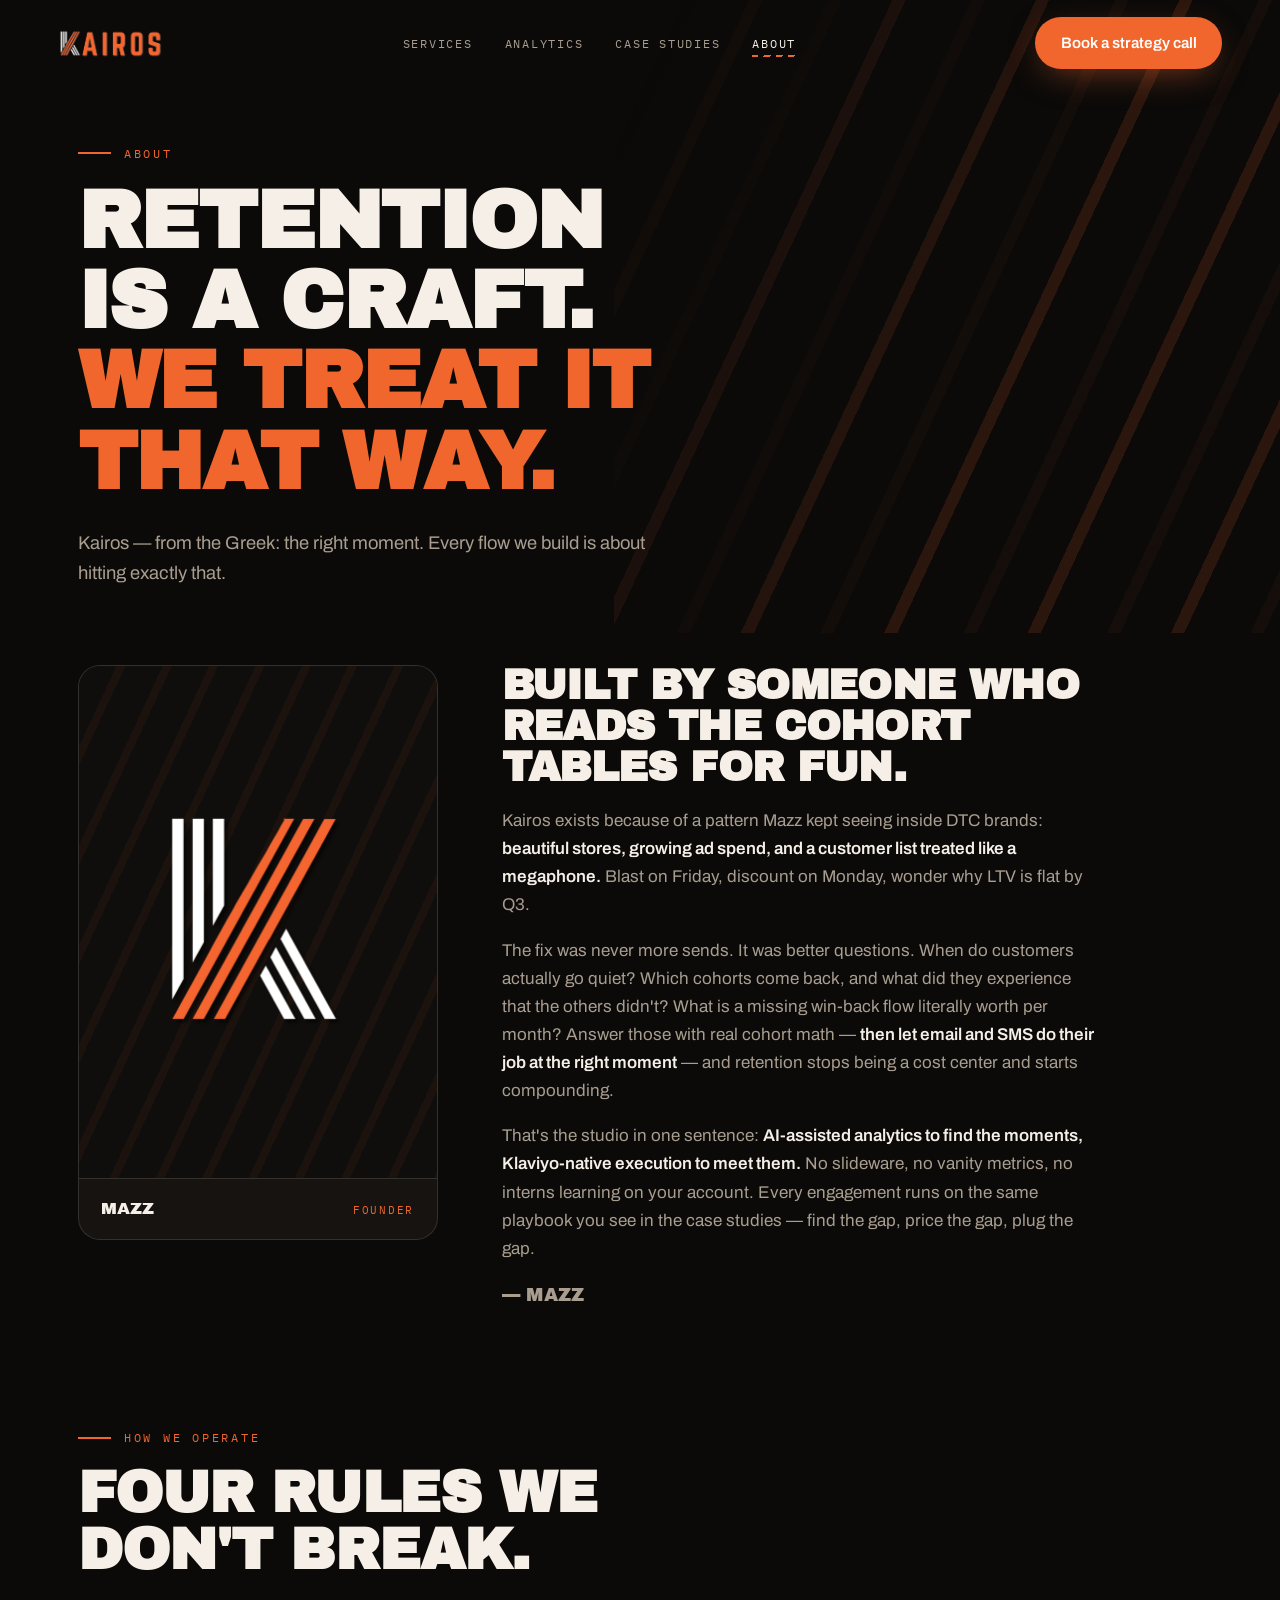
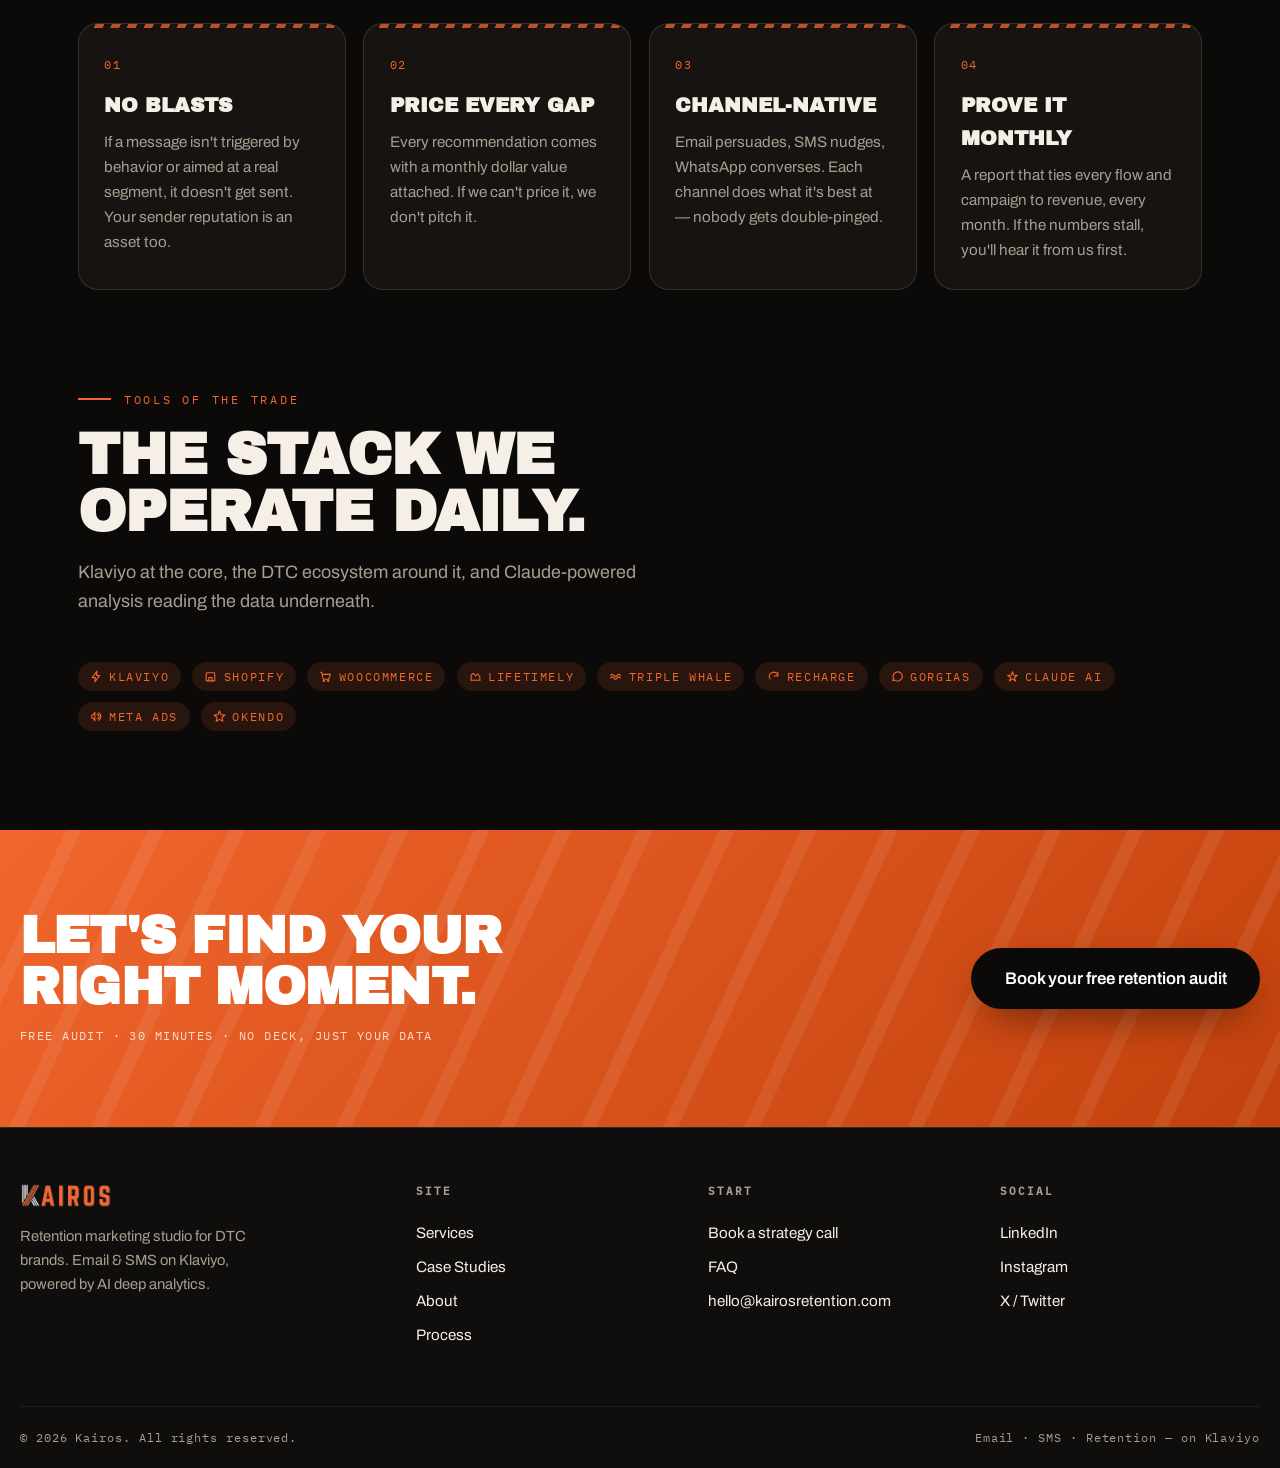
==== about.html @ 004548d9 "Add orange outline icons to stack marks on home and about pages Each tool gets a distinct, generic o" ====
<!DOCTYPE html>
<html lang="en">
<head>
  <meta charset="UTF-8">
  <meta name="viewport" content="width=device-width, initial-scale=1.0">
  <title>About — Kairos Retention Marketing</title>
  <meta name="description" content="Kairos is a retention marketing studio founded by Mazz. One conviction: your customer list is an asset, and most brands are sitting on revenue their dashboard hides.">
  <link rel="canonical" href="https://kairosretention.com/about.html">
  <meta property="og:type" content="website">
  <meta property="og:title" content="About — Kairos Retention Marketing">
  <meta property="og:description" content="Retention is a craft. We treat it that way. Meet the studio behind the numbers.">
  <meta property="og:image" content="https://kairosretention.com/assets/kairos-mark.png">
  <meta property="og:url" content="https://kairosretention.com/about.html">
  <meta name="theme-color" content="#0B0A09">
  <link rel="icon" type="image/png" href="assets/favicon.png">
  <link rel="preload" href="fonts/ArchivoBlack-400.woff2" as="font" type="font/woff2" crossorigin>
  <link rel="preload" href="fonts/Archivo-400.woff2" as="font" type="font/woff2" crossorigin>
  <link rel="stylesheet" href="css/style.css">
</head>
<body>

  <header class="site-head">
    <a class="brand" href="index.html" aria-label="Kairos — home">
      <img src="assets/kairos-wordmark.png" alt="Kairos" width="140" height="40">
    </a>
    <nav class="site-nav" aria-label="Primary">
      <a href="index.html#services">Services</a>
      <a href="index.html#analytics">Analytics</a>
      <a href="case-studies.html">Case Studies</a>
      <a href="about.html" class="active">About</a>
      <a class="btn btn-solid" href="book.html">Book a strategy call</a>
    </nav>
    <a class="btn btn-solid" href="book.html">Book a strategy call</a>
    <button class="nav-toggle" aria-label="Open menu" aria-expanded="false"><span></span><span></span></button>
  </header>

  <main>
    <section class="page-hero">
      <div class="stripes" aria-hidden="true"></div>
      <div class="wrap" style="position:relative; z-index:2;">
        <span class="eyebrow reveal">About</span>
        <h1 class="display reveal reveal-d1" style="margin-top:1.1rem;">Retention is a craft. <span class="orange">We treat it that way.</span></h1>
        <p class="sub reveal reveal-d2">Kairos — from the Greek: the right moment. Every flow we build is about hitting exactly that.</p>
      </div>
    </section>

    <!-- ============ FOUNDER ============ -->
    <section class="section" style="padding-top: 2rem;">
      <div class="wrap founder-grid">
        <figure class="portrait reveal">
          <!-- ★ SWAP — PHOTO: replace the img below with your photo:
               <img src="assets/mazz.jpg" alt="Mazz, founder of Kairos" width="720" height="900">
               (drop mazz.jpg into the assets/ folder and delete class="placeholder") -->
          <img class="placeholder" src="assets/kairos-mark.png" alt="Portrait of Mazz, founder of Kairos — photo coming soon" width="512" height="512">
          <figcaption>
            <span class="p-name">Mazz</span>
            <span class="p-role">Founder</span>
          </figcaption>
        </figure>

        <div class="founder-copy reveal reveal-d1">
          <h2 class="display">Built by someone who reads the cohort tables for fun.</h2>
          <p>
            Kairos exists because of a pattern Mazz kept seeing inside DTC brands:
            <strong>beautiful stores, growing ad spend, and a customer list treated like a megaphone.</strong>
            Blast on Friday, discount on Monday, wonder why LTV is flat by Q3.
          </p>
          <p>
            The fix was never more sends. It was better questions. When do customers actually
            go quiet? Which cohorts come back, and what did they experience that the others didn't?
            What is a missing win-back flow literally worth per month? Answer those with real
            cohort math — <strong>then let email and SMS do their job at the right moment</strong> —
            and retention stops being a cost center and starts compounding.
          </p>
          <p>
            That's the studio in one sentence: <strong>AI-assisted analytics to find the moments,
            Klaviyo-native execution to meet them.</strong> No slideware, no vanity metrics,
            no interns learning on your account. Every engagement runs on the same playbook
            you see in the case studies — find the gap, price the gap, plug the gap.
          </p>
          <p class="founder-sign">— Mazz</p>
        </div>
      </div>
    </section>

    <!-- ============ PRINCIPLES ============ -->
    <section class="section">
      <div class="wrap">
        <div class="section-head reveal">
          <span class="eyebrow">How we operate</span>
          <h2 class="display">Four rules we don't break.</h2>
        </div>
        <div class="process">
          <div class="step reveal">
            <span class="step-idx">01</span>
            <h3>No blasts</h3>
            <p>If a message isn't triggered by behavior or aimed at a real segment, it doesn't get sent. Your sender reputation is an asset too.</p>
          </div>
          <div class="step reveal reveal-d1">
            <span class="step-idx">02</span>
            <h3>Price every gap</h3>
            <p>Every recommendation comes with a monthly dollar value attached. If we can't price it, we don't pitch it.</p>
          </div>
          <div class="step reveal reveal-d2">
            <span class="step-idx">03</span>
            <h3>Channel-native</h3>
            <p>Email persuades, SMS nudges, WhatsApp converses. Each channel does what it's best at — nobody gets double-pinged.</p>
          </div>
          <div class="step reveal reveal-d3">
            <span class="step-idx">04</span>
            <h3>Prove it monthly</h3>
            <p>A report that ties every flow and campaign to revenue, every month. If the numbers stall, you'll hear it from us first.</p>
          </div>
        </div>
      </div>
    </section>

    <!-- ============ THE STACK ============ -->
    <section class="section">
      <div class="wrap">
        <div class="section-head reveal">
          <span class="eyebrow">Tools of the trade</span>
          <h2 class="display">The stack we operate daily.</h2>
          <p class="section-sub">Klaviyo at the core, the DTC ecosystem around it, and Claude-powered analysis reading the data underneath.</p>
        </div>
        <div class="service-points reveal" style="gap: 0.7rem;">
          <span class="chip chip-ic"><svg viewBox="0 0 24 24" fill="none" stroke="currentColor" stroke-width="2" stroke-linecap="round" stroke-linejoin="round"><path d="M13 2L4 14h6l-1 8 9-12h-6l1-8z"/></svg>Klaviyo</span>
          <span class="chip chip-ic"><svg viewBox="0 0 24 24" fill="none" stroke="currentColor" stroke-width="2" stroke-linecap="round" stroke-linejoin="round"><path d="M4 10l1-5h14l1 5"/><path d="M4 10v9a1 1 0 001 1h14a1 1 0 001-1v-9"/><path d="M9 20v-6h6v6"/></svg>Shopify</span>
          <span class="chip chip-ic"><svg viewBox="0 0 24 24" fill="none" stroke="currentColor" stroke-width="2" stroke-linecap="round" stroke-linejoin="round"><circle cx="9" cy="20" r="1.3"/><circle cx="17" cy="20" r="1.3"/><path d="M3 4h2l2.2 11.2a2 2 0 002 1.8h7.4a2 2 0 002-1.6L21 8H6.2"/></svg>WooCommerce</span>
          <span class="chip chip-ic"><svg viewBox="0 0 24 24" fill="none" stroke="currentColor" stroke-width="2" stroke-linecap="round" stroke-linejoin="round"><path d="M4 19h16"/><path d="M4 19V9l4-3 4 5 4-4 4 6v6"/></svg>Lifetimely</span>
          <span class="chip chip-ic"><svg viewBox="0 0 24 24" fill="none" stroke="currentColor" stroke-width="2" stroke-linecap="round" stroke-linejoin="round"><path d="M3 15c2-3 4-3 6 0s4 3 6 0 4-3 6 0"/><path d="M3 10c2-3 4-3 6 0s4 3 6 0 4-3 6 0"/></svg>Triple Whale</span>
          <span class="chip chip-ic"><svg viewBox="0 0 24 24" fill="none" stroke="currentColor" stroke-width="2" stroke-linecap="round" stroke-linejoin="round"><path d="M20 11A8 8 0 105.5 16.5"/><path d="M20 4v7h-7"/></svg>Recharge</span>
          <span class="chip chip-ic"><svg viewBox="0 0 24 24" fill="none" stroke="currentColor" stroke-width="2" stroke-linecap="round" stroke-linejoin="round"><path d="M21 11.5a8.4 8.4 0 01-1.9 5.4 8.5 8.5 0 01-11.8 1.7L3 20l1.6-4.3A8.5 8.5 0 0112 3.5a8.4 8.4 0 019 8z"/></svg>Gorgias</span>
          <span class="chip chip-ic"><svg viewBox="0 0 24 24" fill="none" stroke="currentColor" stroke-width="2" stroke-linecap="round" stroke-linejoin="round"><path d="M12 3l2.2 6.8H21l-5.6 4 2.2 6.8-5.6-4.2-5.6 4.2 2.2-6.8L3 9.8h6.8L12 3z"/></svg>Claude AI</span>
          <span class="chip chip-ic"><svg viewBox="0 0 24 24" fill="none" stroke="currentColor" stroke-width="2" stroke-linecap="round" stroke-linejoin="round"><path d="M3 11v2a2 2 0 002 2h1l3 5V4l-3 5H5a2 2 0 00-2 2z"/><path d="M13 8a4 4 0 010 8"/><path d="M16 5a8 8 0 010 14"/></svg>Meta Ads</span>
          <span class="chip chip-ic"><svg viewBox="0 0 24 24" fill="none" stroke="currentColor" stroke-width="2" stroke-linecap="round" stroke-linejoin="round"><path d="M12 17.3l-6.2 3.6 1.6-7-5.4-4.7 7.1-.6L12 2l2.9 6.6 7.1.6-5.4 4.7 1.6 7z"/></svg>Okendo</span>
        </div>
      </div>
    </section>

    <!-- ============ CTA ============ -->
    <section class="cta-band">
      <div class="wrap cta-inner">
        <div>
          <h2 class="display">Let's find your right moment.</h2>
          <p class="cta-note">Free audit · 30 minutes · no deck, just your data</p>
        </div>
        <a class="btn btn-solid btn-big" href="book.html">Book your free retention audit</a>
      </div>
    </section>
  </main>

  <footer class="site-foot">
    <div class="wrap foot-grid">
      <div class="foot-brand">
        <img src="assets/kairos-wordmark.png" alt="Kairos">
        <p>Retention marketing studio for DTC brands. Email &amp; SMS on Klaviyo, powered by AI deep analytics.</p>
      </div>
      <div class="foot-col">
        <h4>Site</h4>
        <a href="index.html#services">Services</a>
        <a href="case-studies.html">Case Studies</a>
        <a href="about.html">About</a>
        <a href="index.html#process">Process</a>
      </div>
      <div class="foot-col">
        <h4>Start</h4>
        <a href="book.html">Book a strategy call</a>
        <a href="book.html#faq">FAQ</a>
        <a href="mailto:hello@kairosretention.com">hello@kairosretention.com</a>
      </div>
      <div class="foot-col">
        <h4>Social</h4>
        <a href="#" rel="noopener">LinkedIn</a>
        <a href="#" rel="noopener">Instagram</a>
        <a href="#" rel="noopener">X / Twitter</a>
      </div>
    </div>
    <div class="wrap foot-base">
      <span>© <span id="year">2026</span> Kairos. All rights reserved.</span>
      <span>Email · SMS · Retention — on Klaviyo</span>
    </div>
  </footer>

  <script src="js/main.js" defer></script>
</body>
</html>
---- css/style.css ----
/* ==========================================================================
   KAIROS — Retention Marketing Studio
   Palette:  bg #0B0A09 · surface #171310 · text #F5EFE7 · muted #A89D8F
             orange #F1662D · ember #FF8A50 · good #4CC38A
   Type:     Archivo Black (display) · Archivo (body) · IBM Plex Mono (data)
   Motif:    115° diagonal stripes, from the K-mark logo
   ========================================================================== */

/* ---------- fonts (self-hosted, latin) ---------- */
@font-face { font-family: "Archivo Black"; font-style: normal; font-weight: 400; font-display: swap; src: url("../fonts/ArchivoBlack-400.woff2") format("woff2"); }
@font-face { font-family: "Archivo"; font-style: normal; font-weight: 400; font-display: swap; src: url("../fonts/Archivo-400.woff2") format("woff2"); }
@font-face { font-family: "Archivo"; font-style: normal; font-weight: 500; font-display: swap; src: url("../fonts/Archivo-500.woff2") format("woff2"); }
@font-face { font-family: "Archivo"; font-style: normal; font-weight: 600; font-display: swap; src: url("../fonts/Archivo-600.woff2") format("woff2"); }
@font-face { font-family: "IBM Plex Mono"; font-style: normal; font-weight: 400; font-display: swap; src: url("../fonts/IBMPlexMono-400.woff2") format("woff2"); }
@font-face { font-family: "IBM Plex Mono"; font-style: normal; font-weight: 500; font-display: swap; src: url("../fonts/IBMPlexMono-500.woff2") format("woff2"); }

/* ---------- tokens ---------- */
:root {
  --bg: #0B0A09;
  --bg-2: #100E0C;
  --surface: #171310;
  --surface-2: #1F1A15;
  --line: rgba(244, 236, 226, 0.13);
  --line-soft: rgba(244, 236, 226, 0.07);
  --text: #F5EFE7;
  --muted: #A89D8F;
  --orange: #F1662D;
  --ember: #FF8A50;
  --deep: #C2410C;
  --good: #4CC38A;
  --chip: rgba(241, 102, 45, 0.12);

  --font-display: "Archivo Black", "Arial Black", sans-serif;
  --font-body: "Archivo", "Helvetica Neue", Arial, sans-serif;
  --font-mono: "IBM Plex Mono", "SFMono-Regular", Consolas, monospace;

  --wrap: 1240px;
  --pad: clamp(1.25rem, 4.5vw, 4rem);
  --ease: cubic-bezier(0.22, 1, 0.36, 1);
}

/* ---------- base ---------- */
* { box-sizing: border-box; margin: 0; padding: 0; }
html { scroll-behavior: smooth; }
body {
  background: var(--bg);
  color: var(--text);
  font-family: var(--font-body);
  font-size: 1.0625rem;
  line-height: 1.65;
  -webkit-font-smoothing: antialiased;
  overflow-x: hidden;
}
img { max-width: 100%; display: block; }
a { color: inherit; }
ul, ol { list-style: none; }
::selection { background: var(--orange); color: #fff; }
::-webkit-scrollbar { width: 10px; }
::-webkit-scrollbar-track { background: var(--bg); }
::-webkit-scrollbar-thumb { background: #2A231D; border-radius: 5px; }
:focus-visible { outline: 2px solid var(--orange); outline-offset: 3px; border-radius: 3px; }

.wrap { max-width: var(--wrap); margin: 0 auto; padding-left: var(--pad); padding-right: var(--pad); }

/* ---------- shared text roles ---------- */
.display {
  font-family: var(--font-display);
  text-transform: uppercase;
  line-height: 0.98;
  letter-spacing: -0.015em;
  text-wrap: balance;
}
.eyebrow {
  display: inline-flex;
  align-items: center;
  gap: 0.8rem;
  font-family: var(--font-mono);
  font-size: 0.78rem;
  letter-spacing: 0.22em;
  text-transform: uppercase;
  color: var(--orange);
}
.eyebrow::before { content: ""; width: 2.1rem; height: 2px; background: var(--orange); }
.chip {
  background: var(--chip);
  color: var(--orange);
  font-family: var(--font-mono);
  font-size: 0.72rem;
  letter-spacing: 0.14em;
  text-transform: uppercase;
  padding: 0.32rem 0.75rem;
  border-radius: 100px;
  white-space: nowrap;
}
.lede { font-size: 1.25rem; line-height: 1.6; }
.orange { color: var(--orange); }

/* ---------- stripes motif ---------- */
.stripes {
  position: absolute;
  inset: 0;
  overflow: hidden;
  pointer-events: none;
  z-index: 0;
}
.stripes::before {
  content: "";
  position: absolute;
  top: -20%;
  right: -18%;
  width: 70%;
  height: 150%;
  background: repeating-linear-gradient(115deg,
    transparent 0 46px,
    rgba(241, 102, 45, 0.14) 46px 58px,
    transparent 58px 118px,
    rgba(241, 102, 45, 0.045) 118px 130px);
  -webkit-mask-image: linear-gradient(115deg, transparent 6%, #000 45%);
  mask-image: linear-gradient(115deg, transparent 6%, #000 45%);
  animation: stripe-drift 26s linear infinite alternate;
}
@keyframes stripe-drift {
  from { transform: translateX(0); }
  to { transform: translateX(-56px); }
}

/* thin stripe divider between sections */
.stripe-rule {
  height: 14px;
  background: repeating-linear-gradient(115deg, var(--orange) 0 10px, transparent 10px 20px);
  opacity: 0.35;
  border: 0;
  margin: 0;
}

/* ---------- header ---------- */
.site-head {
  position: fixed;
  top: 0; left: 0; right: 0;
  z-index: 90;
  display: flex;
  align-items: center;
  justify-content: space-between;
  gap: 1.5rem;
  padding: 1.05rem var(--pad);
  transition: background 0.35s, box-shadow 0.35s, padding 0.35s;
}
.site-head.scrolled {
  background: rgba(11, 10, 9, 0.86);
  backdrop-filter: blur(14px);
  -webkit-backdrop-filter: blur(14px);
  box-shadow: 0 1px 0 var(--line);
  padding-top: 0.7rem;
  padding-bottom: 0.7rem;
}
.brand { display: inline-flex; align-items: center; text-decoration: none; }
.brand img { height: 30px; width: auto; }
.site-nav { display: flex; align-items: center; gap: 2rem; }
.site-nav a {
  font-family: var(--font-mono);
  font-size: 0.78rem;
  letter-spacing: 0.14em;
  text-transform: uppercase;
  color: var(--muted);
  text-decoration: none;
  position: relative;
  padding: 0.25rem 0;
  transition: color 0.25s;
}
.site-nav a::after {
  content: "";
  position: absolute;
  left: 0; bottom: 0;
  width: 100%; height: 2px;
  background: repeating-linear-gradient(115deg, var(--orange) 0 6px, transparent 6px 11px);
  transform: scaleX(0);
  transform-origin: right;
  transition: transform 0.35s var(--ease);
}
.site-nav a:hover, .site-nav a.active { color: var(--text); }
.site-nav a:hover::after, .site-nav a.active::after { transform: scaleX(1); transform-origin: left; }
/* the nav's own CTA only appears inside the mobile overlay menu */
.site-nav .btn { display: none; }
.site-nav a.btn::after { display: none; }

.btn {
  display: inline-flex;
  align-items: center;
  gap: 0.6rem;
  font-family: var(--font-body);
  font-weight: 600;
  font-size: 0.95rem;
  text-decoration: none;
  padding: 0.85rem 1.6rem;
  border-radius: 100px;
  border: 0;
  cursor: pointer;
  transition: transform 0.2s var(--ease), background 0.25s, color 0.25s, border-color 0.25s, box-shadow 0.25s;
  will-change: transform;
}
.btn-solid {
  background: var(--orange);
  color: #fff;
  box-shadow: 0 10px 34px -10px rgba(241, 102, 45, 0.55);
}
.btn-solid:hover { background: var(--ember); box-shadow: 0 14px 40px -10px rgba(241, 102, 45, 0.7); }
.btn-ghost { background: transparent; color: var(--text); border: 1.5px solid var(--line); }
.btn-ghost:hover { border-color: var(--orange); color: var(--ember); }
.btn-big { font-size: 1.05rem; padding: 1.05rem 2.1rem; }

.nav-toggle { display: none; flex-direction: column; gap: 6px; background: none; border: 0; padding: 8px; cursor: pointer; z-index: 100; }
.nav-toggle span { width: 26px; height: 2px; background: var(--text); transition: transform 0.3s var(--ease), opacity 0.3s; }

/* ---------- hero ---------- */
.hero {
  position: relative;
  padding: clamp(8rem, 16vh, 11rem) 0 clamp(3rem, 6vh, 5rem);
  overflow: hidden;
}
.hero-inner { position: relative; z-index: 2; }
.hero-tags { display: inline-flex; flex-wrap: wrap; align-items: center; gap: 0.6rem; margin-bottom: 1.6rem; }
.hero h1 {
  font-size: clamp(2.6rem, 7.6vw, 6.4rem);
  max-width: 13ch;
}
.hero h1 .hl { color: var(--orange); position: relative; display: inline-block; }
.hero h1 .hl::after {
  content: "";
  position: absolute;
  left: 0; bottom: 0.02em;
  width: 100%; height: 0.11em;
  background: repeating-linear-gradient(115deg, var(--orange) 0 0.09em, transparent 0.09em 0.17em);
  opacity: 0.9;
}
.hero .sub { margin-top: 1.9rem; font-size: clamp(1.05rem, 1.5vw, 1.28rem); color: var(--muted); max-width: 54ch; }
.hero .sub strong { color: var(--text); font-weight: 600; }
.hero-actions { display: flex; flex-wrap: wrap; align-items: center; gap: 1rem; margin-top: 2.3rem; }
.avail {
  display: inline-flex;
  align-items: center;
  gap: 0.55rem;
  font-family: var(--font-mono);
  font-size: 0.74rem;
  letter-spacing: 0.12em;
  text-transform: uppercase;
  color: var(--muted);
  margin-left: 0.4rem;
}
.dot { width: 8px; height: 8px; border-radius: 50%; background: var(--good); animation: pulse 2.2s ease-out infinite; }
@keyframes pulse {
  0% { box-shadow: 0 0 0 0 rgba(76, 195, 138, 0.5); }
  70% { box-shadow: 0 0 0 9px rgba(76, 195, 138, 0); }
  100% { box-shadow: 0 0 0 0 rgba(76, 195, 138, 0); }
}

/* ---------- KPI cards ---------- */
.kpis {
  position: relative;
  z-index: 2;
  display: grid;
  grid-template-columns: repeat(4, 1fr);
  gap: 1.1rem;
  padding-top: 1rem;
  padding-bottom: 1rem;
}
.kpi {
  background: var(--surface);
  border: 1px solid var(--line);
  border-radius: 20px;
  padding: 1.6rem 1.6rem 1.35rem;
  position: relative;
  overflow: hidden;
  min-height: 158px;
}
.kpi-tag { font-family: var(--font-mono); font-size: 0.68rem; letter-spacing: 0.16em; text-transform: uppercase; color: var(--muted); }
.kpi-num { font-family: var(--font-display); font-size: clamp(2rem, 3.4vw, 2.9rem); margin-top: 0.55rem; letter-spacing: -0.01em; font-variant-numeric: tabular-nums; }
.kpi-num sub, .kpi-num sup { font-size: 0.55em; color: var(--orange); vertical-align: 20%; }
.kpi-cap { font-size: 0.84rem; color: var(--muted); margin-top: 0.25rem; }
.kpi-chart { position: absolute; right: 1.1rem; top: 1.3rem; }
.kpi.hot { background: linear-gradient(135deg, var(--orange), var(--deep)); border: 0; }
.kpi.hot .kpi-tag, .kpi.hot .kpi-cap { color: rgba(255, 244, 236, 0.85); }
.kpi.hot .kpi-num { color: #fff; }
.kpi.hot .kpi-num sub, .kpi.hot .kpi-num sup { color: #FFD9C4; }

/* kpi mini-charts animate in */
.kpi-chart .bar { fill: var(--orange); transform: scaleY(0); transform-origin: bottom; transition: transform 0.8s var(--ease); }
.in-view .kpi-chart .bar { transform: scaleY(1); }
.kpi-chart .spark { stroke: var(--orange); fill: none; stroke-width: 3; stroke-linecap: round; }
.kpi-chart .spark-dot { fill: var(--orange); opacity: 0; transition: opacity 0.3s 0.9s; }
.in-view .kpi-chart .spark-dot { opacity: 1; }

/* ---------- marquee ---------- */
.marquee-band { border-top: 1px solid var(--line); border-bottom: 1px solid var(--line); background: var(--bg-2); padding: 1.5rem 0; margin-top: clamp(2.5rem, 6vh, 4rem); overflow: hidden; }
.marquee-label { text-align: center; font-family: var(--font-mono); font-size: 0.7rem; letter-spacing: 0.24em; text-transform: uppercase; color: var(--muted); margin-bottom: 1.1rem; }
.marquee { display: flex; overflow: hidden; -webkit-mask-image: linear-gradient(90deg, transparent, #000 8%, #000 92%, transparent); mask-image: linear-gradient(90deg, transparent, #000 8%, #000 92%, transparent); }
.marquee-track { display: flex; align-items: center; gap: 3.4rem; padding-right: 3.4rem; flex-shrink: 0; animation: marquee 30s linear infinite; }
.marquee:hover .marquee-track { animation-play-state: paused; }
@keyframes marquee { to { transform: translateX(-100%); } }
.mk {
  display: inline-flex;
  align-items: center;
  gap: 0.6rem;
  font-family: var(--font-display);
  text-transform: uppercase;
  letter-spacing: 0.01em;
  font-size: 1.2rem;
  color: var(--muted);
  white-space: nowrap;
  opacity: 0.8;
  transition: opacity 0.25s, color 0.25s;
}
.mk svg { width: 19px; height: 19px; color: var(--orange); flex-shrink: 0; }
.marquee-track .mk:not(:last-child)::after {
  content: "";
  display: inline-block;
  width: 5px;
  height: 5px;
  border-radius: 50%;
  background: var(--orange);
  margin-left: 1.7rem;
  opacity: 0.5;
}
.mk:hover { opacity: 1; color: var(--text); }

.chip-ic { display: inline-flex; align-items: center; gap: 0.4rem; }
.chip-ic svg { width: 13px; height: 13px; flex-shrink: 0; }

/* ---------- section scaffolding ---------- */
.section { position: relative; padding: clamp(4.5rem, 11vh, 8rem) 0 0; }
.section-head { display: flex; flex-direction: column; gap: 1.1rem; margin-bottom: clamp(2.4rem, 5vh, 3.6rem); }
.section-head h2 { font-size: clamp(2rem, 4.6vw, 3.6rem); max-width: 18ch; }
.section-head .section-sub { color: var(--muted); font-size: 1.12rem; max-width: 58ch; }

/* ---------- services ---------- */
.services { display: flex; flex-direction: column; border-top: 1px solid var(--line); }
.service {
  display: grid;
  grid-template-columns: 76px minmax(0, 1.15fr) minmax(0, 1fr);
  gap: clamp(1.2rem, 3vw, 2.8rem);
  align-items: center;
  padding: clamp(1.8rem, 4vh, 2.8rem) 0;
  border-bottom: 1px solid var(--line);
  position: relative;
  transition: background 0.3s;
}
.service:hover { background: rgba(241, 102, 45, 0.03); }
.service-idx { font-family: var(--font-mono); font-size: 0.85rem; color: var(--orange); letter-spacing: 0.1em; align-self: start; padding-top: 0.5rem; }
.service h3 { font-family: var(--font-display); text-transform: uppercase; font-size: clamp(1.25rem, 2.4vw, 1.8rem); letter-spacing: -0.01em; line-height: 1.05; margin-bottom: 0.7rem; }
.service p { color: var(--muted); max-width: 52ch; }
.service-points { display: flex; flex-wrap: wrap; gap: 0.5rem; margin-top: 1rem; }
.service-visual { display: flex; justify-content: flex-end; }
.service-visual svg { width: 100%; max-width: 330px; height: auto; overflow: visible; }

/* shared svg chart primitives */
.sv-line { stroke: var(--orange); stroke-width: 3; fill: none; stroke-linecap: round; }
.sv-line-soft { stroke: rgba(244, 236, 226, 0.22); stroke-width: 2; fill: none; stroke-dasharray: 3 6; stroke-linecap: round; }
.sv-grid { stroke: var(--line-soft); stroke-width: 1; }
.sv-bar { fill: var(--orange); transform: scaleY(0); transform-origin: bottom; transition: transform 0.9s var(--ease); }
.sv-bar.dim { fill: rgba(244, 236, 226, 0.18); }
.in-view .sv-bar { transform: scaleY(1); }
.sv-label { font-family: var(--font-mono); font-size: 10px; fill: var(--muted); letter-spacing: 0.08em; }
.sv-value { font-family: var(--font-mono); font-size: 11px; fill: var(--ember); letter-spacing: 0.06em; }
.sv-node { fill: var(--surface-2); stroke: var(--orange); stroke-width: 2; }
.sv-draw { stroke-dasharray: 1000; stroke-dashoffset: 1000; transition: stroke-dashoffset 1.6s var(--ease) 0.2s; }
.in-view .sv-draw { stroke-dashoffset: 0; }
.sv-fill { fill: url(#areaGrad); opacity: 0; transition: opacity 0.9s ease 0.9s; }
.in-view .sv-fill { opacity: 1; }
.sv-pop { opacity: 0; transform: translateY(6px); transition: opacity 0.5s ease 1.2s, transform 0.5s var(--ease) 1.2s; }
.in-view .sv-pop { opacity: 1; transform: translateY(0); }

/* ---------- gap finder (AI analytics) ---------- */
.gapfinder {
  display: grid;
  grid-template-columns: minmax(0, 1fr) minmax(0, 1.15fr);
  gap: clamp(2rem, 5vw, 4.5rem);
  align-items: center;
}
.gap-copy p { color: var(--muted); margin-top: 1.1rem; max-width: 50ch; }
.gap-copy p strong { color: var(--text); }
.gap-copy .chip { margin-top: 1.4rem; }
.ai-badge {
  display: inline-flex; align-items: center; gap: 0.6rem;
  border: 1px solid var(--line); border-radius: 100px;
  padding: 0.5rem 1rem; margin-top: 1.6rem;
  font-family: var(--font-mono); font-size: 0.74rem; letter-spacing: 0.12em; text-transform: uppercase; color: var(--muted);
}
.ai-badge i { width: 9px; height: 9px; border-radius: 50%; background: var(--ember); font-style: normal; animation: pulse 2.4s ease-out infinite; }

.cohort-panel {
  background: var(--surface);
  border: 1px solid var(--line);
  border-radius: 22px;
  padding: 1.5rem;
  position: relative;
}
.panel-head { display: flex; align-items: center; justify-content: space-between; margin-bottom: 1.2rem; }
.panel-title { font-family: var(--font-mono); font-size: 0.74rem; letter-spacing: 0.16em; text-transform: uppercase; color: var(--muted); }
.win-dots { display: flex; gap: 6px; }
.win-dots i { width: 9px; height: 9px; border-radius: 50%; background: var(--line); font-style: normal; }
.win-dots i:first-child { background: var(--orange); }
.cohort-grid { display: grid; grid-template-columns: repeat(8, 1fr); gap: 7px; }
.cohort-grid .c {
  aspect-ratio: 1;
  border-radius: 6px;
  background: var(--orange);
  opacity: var(--h, 0.1);
  transform: scale(0);
  transition: transform 0.5s var(--ease) var(--d, 0s);
}
.in-view .cohort-grid .c { transform: scale(1); }
.cohort-grid .c.gap-cell {
  background: transparent;
  border: 2px dashed var(--ember);
  opacity: 1;
  animation: gap-blink 1.6s ease-in-out infinite;
}
@keyframes gap-blink { 50% { border-color: rgba(255, 138, 80, 0.25); } }
.gap-callout {
  position: absolute;
  right: -1rem;
  bottom: -1.4rem;
  background: var(--surface-2);
  border: 1px solid rgba(241, 102, 45, 0.5);
  border-radius: 14px;
  padding: 0.85rem 1.1rem;
  box-shadow: 0 24px 50px -20px rgba(0, 0, 0, 0.8);
  max-width: 270px;
}
.gap-callout .t { display: block; font-family: var(--font-mono); font-size: 0.66rem; letter-spacing: 0.14em; text-transform: uppercase; color: var(--ember); }
.gap-callout .v { display: block; font-weight: 600; font-size: 0.95rem; margin-top: 0.25rem; }
.cohort-legend { display: flex; justify-content: space-between; margin-top: 0.9rem; font-family: var(--font-mono); font-size: 0.64rem; letter-spacing: 0.1em; text-transform: uppercase; color: var(--muted); }

/* ---------- results / big chart ---------- */
.results-chart-panel {
  background: var(--surface);
  border: 1px solid var(--line);
  border-radius: 22px;
  padding: clamp(1.4rem, 3vw, 2.2rem);
}
.results-chart-panel svg { width: 100%; height: auto; overflow: visible; }
.legend { display: flex; flex-wrap: wrap; gap: 1.4rem; margin-top: 1.1rem; font-family: var(--font-mono); font-size: 0.7rem; letter-spacing: 0.12em; text-transform: uppercase; color: var(--muted); }
.legend span { display: inline-flex; align-items: center; gap: 0.5rem; }
.legend i { width: 18px; height: 3px; border-radius: 2px; background: var(--orange); font-style: normal; }
.legend .l2 i { background: rgba(244, 236, 226, 0.25); }

.case-teasers { display: grid; grid-template-columns: repeat(3, 1fr); gap: 1.1rem; margin-top: 1.1rem; }
.teaser {
  background: var(--surface);
  border: 1px solid var(--line);
  border-radius: 20px;
  padding: 1.5rem;
  text-decoration: none;
  display: flex;
  flex-direction: column;
  gap: 0.5rem;
  transition: transform 0.3s var(--ease), border-color 0.3s;
}
.teaser:hover { transform: translateY(-5px); border-color: rgba(241, 102, 45, 0.5); }
.teaser .cat { font-family: var(--font-mono); font-size: 0.68rem; letter-spacing: 0.16em; text-transform: uppercase; color: var(--orange); }
.teaser .big { font-family: var(--font-display); font-size: 2rem; }
.teaser .cap { color: var(--muted); font-size: 0.9rem; }
.teaser .go { margin-top: auto; padding-top: 0.8rem; font-weight: 600; font-size: 0.9rem; color: var(--ember); }

/* ---------- process ---------- */
.process { display: grid; grid-template-columns: repeat(4, 1fr); gap: 1.1rem; counter-reset: step; }
.step {
  background: var(--surface);
  border: 1px solid var(--line);
  border-radius: 20px;
  padding: 1.6rem;
  position: relative;
  overflow: hidden;
}
.step::before {
  content: "";
  position: absolute;
  top: 0; left: 0; right: 0;
  height: 4px;
  background: repeating-linear-gradient(115deg, var(--orange) 0 8px, transparent 8px 15px);
  opacity: 0.75;
}
.step-idx { font-family: var(--font-mono); font-size: 0.78rem; color: var(--orange); letter-spacing: 0.12em; }
.step h3 { font-family: var(--font-display); text-transform: uppercase; font-size: 1.25rem; margin: 0.7rem 0 0.5rem; }
.step p { color: var(--muted); font-size: 0.95rem; }
.step .dur { display: inline-block; margin-top: 1rem; font-family: var(--font-mono); font-size: 0.68rem; letter-spacing: 0.14em; text-transform: uppercase; color: var(--muted); border: 1px solid var(--line); border-radius: 100px; padding: 0.3rem 0.7rem; }

/* ---------- quotes ---------- */
.quotes { display: grid; grid-template-columns: repeat(3, 1fr); gap: 1.1rem; }
.quote {
  background: var(--surface);
  border: 1px solid var(--line);
  border-radius: 20px;
  padding: 1.7rem;
  display: flex;
  flex-direction: column;
  gap: 1.1rem;
}
.quote p { font-size: 1.02rem; line-height: 1.6; }
.quote p::before { content: "“"; color: var(--orange); font-family: var(--font-display); font-size: 1.4em; line-height: 0; vertical-align: -0.12em; margin-right: 0.1em; }
.quote cite { font-style: normal; font-family: var(--font-mono); font-size: 0.72rem; letter-spacing: 0.12em; text-transform: uppercase; color: var(--muted); margin-top: auto; }

/* ---------- CTA band ---------- */
.cta-band {
  position: relative;
  margin-top: clamp(4.5rem, 11vh, 8rem);
  background: linear-gradient(135deg, var(--orange) 0%, var(--deep) 100%);
  overflow: hidden;
}
.cta-band::after {
  content: "";
  position: absolute;
  inset: 0;
  background: repeating-linear-gradient(115deg, transparent 0 60px, rgba(255, 255, 255, 0.07) 60px 74px);
  pointer-events: none;
}
.cta-inner { position: relative; z-index: 1; padding: clamp(3.5rem, 9vh, 6rem) 0; display: flex; flex-wrap: wrap; align-items: center; justify-content: space-between; gap: 2rem; }
.cta-inner h2 { font-size: clamp(1.9rem, 4.4vw, 3.2rem); color: #fff; max-width: 17ch; }
.cta-inner .btn-solid { background: #0B0A09; color: #fff; box-shadow: 0 16px 44px -14px rgba(0, 0, 0, 0.6); }
.cta-inner .btn-solid:hover { background: #1d1712; }
.cta-note { font-family: var(--font-mono); font-size: 0.74rem; letter-spacing: 0.12em; text-transform: uppercase; color: rgba(255, 244, 236, 0.85); margin-top: 0.9rem; }

/* ---------- footer ---------- */
.site-foot { border-top: 1px solid var(--line); background: var(--bg-2); }
.foot-grid { display: grid; grid-template-columns: 1.4fr 1fr 1fr 1fr; gap: 2rem; padding: clamp(2.8rem, 6vh, 4rem) 0; }
.foot-brand img { height: 26px; width: auto; }
.foot-brand p { color: var(--muted); font-size: 0.92rem; margin-top: 1rem; max-width: 30ch; }
.foot-col h4 { font-family: var(--font-mono); font-size: 0.7rem; letter-spacing: 0.18em; text-transform: uppercase; color: var(--muted); margin-bottom: 1rem; }
.foot-col a { display: block; color: var(--text); text-decoration: none; font-size: 0.95rem; padding: 0.28rem 0; transition: color 0.2s; }
.foot-col a:hover { color: var(--ember); }
.foot-base { border-top: 1px solid var(--line-soft); padding: 1.3rem 0; display: flex; flex-wrap: wrap; justify-content: space-between; gap: 0.8rem; font-family: var(--font-mono); font-size: 0.72rem; letter-spacing: 0.08em; color: var(--muted); }

/* ==========================================================================
   CASE STUDIES PAGE
   ========================================================================== */
.page-hero { position: relative; padding: clamp(8rem, 15vh, 10.5rem) 0 clamp(2.5rem, 5vh, 4rem); overflow: hidden; }
.page-hero h1 { font-size: clamp(2.4rem, 6.4vw, 5.2rem); max-width: 14ch; }
.page-hero .sub { margin-top: 1.6rem; color: var(--muted); font-size: 1.15rem; max-width: 56ch; }

.case {
  border: 1px solid var(--line);
  border-radius: 26px;
  background: var(--surface);
  padding: clamp(1.6rem, 4vw, 3rem);
  margin-bottom: clamp(2rem, 5vh, 3.2rem);
  position: relative;
  overflow: hidden;
}
.case::before {
  content: "";
  position: absolute;
  top: 0; right: 0;
  width: 38%; height: 100%;
  background: repeating-linear-gradient(115deg, transparent 0 42px, rgba(241, 102, 45, 0.05) 42px 52px);
  pointer-events: none;
}
.case-head { display: flex; flex-wrap: wrap; align-items: center; gap: 0.6rem; margin-bottom: 1.4rem; }
.case-meta { font-family: var(--font-mono); font-size: 0.72rem; letter-spacing: 0.12em; text-transform: uppercase; color: var(--muted); }
.case h2 { font-size: clamp(1.6rem, 3.4vw, 2.6rem); max-width: 24ch; position: relative; z-index: 1; }
.case-stats { display: grid; grid-template-columns: repeat(3, 1fr); gap: 1rem; margin: 1.8rem 0; position: relative; z-index: 1; }
.cstat { border: 1px solid var(--line); border-radius: 16px; padding: 1.2rem 1.3rem; background: var(--bg-2); }
.cstat .n { font-family: var(--font-display); font-size: clamp(1.7rem, 3vw, 2.4rem); font-variant-numeric: tabular-nums; }
.cstat .n em { font-style: normal; color: var(--orange); font-size: 0.6em; vertical-align: 18%; }
.cstat .l { font-size: 0.83rem; color: var(--muted); margin-top: 0.2rem; }

.case-grid { display: grid; grid-template-columns: minmax(0, 1fr) minmax(0, 1.15fr); gap: clamp(1.6rem, 4vw, 3rem); position: relative; z-index: 1; align-items: start; }
.case-copy h3 { font-family: var(--font-mono); font-size: 0.74rem; letter-spacing: 0.18em; text-transform: uppercase; color: var(--orange); margin: 1.6rem 0 0.6rem; }
.case-copy h3:first-child { margin-top: 0; }
.case-copy p { color: var(--muted); }
.case-copy ul { display: flex; flex-direction: column; gap: 0.45rem; }
.case-copy ul li { position: relative; padding-left: 1.4rem; color: var(--muted); }
.case-copy ul li::before { content: ""; position: absolute; left: 0; top: 0.62em; width: 12px; height: 3px; background: var(--orange); }
.case-copy ul li strong { color: var(--text); font-weight: 600; }

.case-visuals { display: flex; flex-direction: column; gap: 1.2rem; }
.chart-card { background: var(--bg-2); border: 1px solid var(--line); border-radius: 18px; padding: 1.3rem; }
.chart-card .panel-title { margin-bottom: 1rem; display: block; }
.chart-card svg { width: 100%; height: auto; overflow: visible; }

/* Klaviyo-style dashboard mock */
.dash { background: #14110F; border: 1px solid var(--line); border-radius: 18px; overflow: hidden; }
.dash-top { display: flex; align-items: center; justify-content: space-between; gap: 1rem; padding: 0.9rem 1.2rem; border-bottom: 1px solid var(--line-soft); background: rgba(244, 236, 226, 0.02); }
.dash-title { display: flex; align-items: center; gap: 0.7rem; font-family: var(--font-mono); font-size: 0.7rem; letter-spacing: 0.14em; text-transform: uppercase; color: var(--muted); }
.dash-title b { color: var(--text); font-weight: 500; }
.dash-period { font-family: var(--font-mono); font-size: 0.66rem; letter-spacing: 0.1em; color: var(--muted); border: 1px solid var(--line); padding: 0.25rem 0.65rem; border-radius: 100px; }
.dash-metrics { display: grid; grid-template-columns: repeat(3, 1fr); border-bottom: 1px solid var(--line-soft); }
.dm { padding: 1rem 1.2rem; border-right: 1px solid var(--line-soft); }
.dm:last-child { border-right: 0; }
.dm .k { display: block; font-family: var(--font-mono); font-size: 0.62rem; letter-spacing: 0.12em; text-transform: uppercase; color: var(--muted); }
.dm .v { display: block; font-family: var(--font-mono); font-weight: 500; font-size: 1.25rem; margin-top: 0.3rem; font-variant-numeric: tabular-nums; }
.dm .v.up { color: var(--good); }
.dash-rows { padding: 0.4rem 0; }
.drow { display: grid; grid-template-columns: minmax(0, 1.5fr) minmax(0, 1fr) 74px; gap: 1rem; align-items: center; padding: 0.65rem 1.2rem; }
.drow + .drow { border-top: 1px solid var(--line-soft); }
.drow .fname { font-size: 0.88rem; font-weight: 500; white-space: nowrap; overflow: hidden; text-overflow: ellipsis; }
.drow .fname span { display: block; font-family: var(--font-mono); font-size: 0.62rem; letter-spacing: 0.1em; text-transform: uppercase; color: var(--muted); font-weight: 400; margin-top: 0.1rem; }
.rbar { height: 6px; background: rgba(244, 236, 226, 0.08); border-radius: 3px; overflow: hidden; }
.rbar i { display: block; height: 100%; width: var(--w, 50%); background: linear-gradient(90deg, var(--orange), var(--ember)); border-radius: 3px; transform: scaleX(0); transform-origin: left; transition: transform 1.1s var(--ease) var(--d, 0.1s); }
.in-view .rbar i { transform: scaleX(1); }
.drow .rev { font-family: var(--font-mono); font-size: 0.82rem; text-align: right; color: var(--text); font-variant-numeric: tabular-nums; }

.case blockquote { margin-top: 1.8rem; border-left: 3px solid var(--orange); padding: 0.3rem 0 0.3rem 1.3rem; position: relative; z-index: 1; }
.case blockquote p { font-size: 1.06rem; }
.case blockquote cite { display: block; font-style: normal; font-family: var(--font-mono); font-size: 0.7rem; letter-spacing: 0.14em; text-transform: uppercase; color: var(--muted); margin-top: 0.6rem; }

/* case index (hub page) */
.case-index { display: grid; grid-template-columns: repeat(2, 1fr); gap: 1.2rem; }
.ccard {
  background: var(--surface);
  border: 1px solid var(--line);
  border-radius: 22px;
  padding: 1.9rem;
  display: flex;
  flex-direction: column;
  gap: 0.85rem;
  text-decoration: none;
  position: relative;
  overflow: hidden;
  transition: transform 0.3s var(--ease), border-color 0.3s;
}
.ccard::before {
  content: "";
  position: absolute;
  top: 0; right: 0;
  width: 42%; height: 100%;
  background: repeating-linear-gradient(115deg, transparent 0 36px, rgba(241, 102, 45, 0.05) 36px 45px);
  pointer-events: none;
}
.ccard:hover { transform: translateY(-5px); border-color: rgba(241, 102, 45, 0.5); }
.ccard-head { display: flex; flex-wrap: wrap; align-items: center; gap: 0.6rem; }
.ccard h2 { font-family: var(--font-display); text-transform: uppercase; line-height: 1.02; letter-spacing: -0.01em; font-size: clamp(1.25rem, 2.3vw, 1.7rem); max-width: 22ch; }
.ccard .metric { font-family: var(--font-display); font-size: 2.2rem; color: var(--orange); line-height: 1; }
.ccard .metric-cap { color: var(--muted); font-size: 0.92rem; }
.ccard .go { margin-top: auto; padding-top: 0.8rem; font-weight: 600; font-size: 0.92rem; color: var(--ember); }

/* prev/next between case pages */
.case-nav { display: flex; justify-content: space-between; flex-wrap: wrap; gap: 1rem; padding-top: 2.4rem; }

/* ---------- about page ---------- */
.founder-grid {
  display: grid;
  grid-template-columns: minmax(260px, 360px) minmax(0, 1fr);
  gap: clamp(2rem, 5vw, 4.5rem);
  align-items: start;
}
.portrait {
  background: var(--surface);
  border: 1px solid var(--line);
  border-radius: 22px;
  overflow: hidden;
  margin: 0;
}
.portrait img { width: 100%; aspect-ratio: 4 / 5; object-fit: cover; }
.portrait img.placeholder {
  object-fit: contain;
  padding: 3.2rem;
  background:
    repeating-linear-gradient(115deg, transparent 0 34px, rgba(241, 102, 45, 0.05) 34px 42px),
    var(--bg-2);
}
.portrait figcaption {
  display: flex;
  justify-content: space-between;
  align-items: baseline;
  gap: 1rem;
  padding: 1rem 1.4rem;
  border-top: 1px solid var(--line);
}
.portrait .p-name { font-family: var(--font-display); text-transform: uppercase; font-size: 1.05rem; }
.portrait .p-role { font-family: var(--font-mono); font-size: 0.68rem; letter-spacing: 0.16em; text-transform: uppercase; color: var(--orange); }
.founder-copy h2 { font-size: clamp(1.7rem, 3.6vw, 2.6rem); margin-bottom: 1.2rem; }
.founder-copy p { color: var(--muted); margin-bottom: 1.1rem; max-width: 60ch; }
.founder-copy p strong { color: var(--text); }
.founder-sign { font-family: var(--font-display); text-transform: uppercase; color: var(--orange); font-size: 1.15rem; letter-spacing: 0.02em; }

@media (max-width: 860px) {
  .case-index { grid-template-columns: 1fr; }
  .founder-grid { grid-template-columns: 1fr; }
  .portrait { max-width: 380px; }
}

/* ==========================================================================
   BOOK PAGE
   ========================================================================== */
.book-grid { display: grid; grid-template-columns: minmax(0, 1fr) minmax(0, 1.1fr); gap: clamp(2rem, 5vw, 4rem); align-items: start; }
.benefits { display: flex; flex-direction: column; gap: 1rem; margin-top: 1.8rem; }
.benefit { display: flex; gap: 1rem; align-items: flex-start; }
.benefit svg { width: 22px; height: 22px; color: var(--orange); flex-shrink: 0; margin-top: 0.2rem; }
.benefit b { display: block; font-weight: 600; }
.benefit span { color: var(--muted); font-size: 0.95rem; }

.booking-panel { background: var(--surface); border: 1px solid var(--line); border-radius: 22px; overflow: hidden; }
.booking-panel .panel-body { padding: 1.5rem; }
.calendly-slot { border: 2px dashed rgba(241, 102, 45, 0.4); border-radius: 16px; padding: 2.2rem 1.6rem; text-align: center; display: flex; flex-direction: column; align-items: center; gap: 0.8rem; }
.calendly-slot svg { width: 38px; height: 38px; color: var(--orange); }
.calendly-slot b { font-size: 1.05rem; }
.calendly-slot p { color: var(--muted); font-size: 0.92rem; max-width: 34ch; }

.contact-form { display: flex; flex-direction: column; gap: 1.1rem; padding-top: 1.4rem; }
.form-row { display: grid; grid-template-columns: 1fr 1fr; gap: 1.1rem; }
.contact-form label { display: flex; flex-direction: column; gap: 0.45rem; }
.contact-form label span { font-family: var(--font-mono); font-size: 0.68rem; letter-spacing: 0.16em; text-transform: uppercase; color: var(--muted); }
.contact-form input, .contact-form textarea, .contact-form select {
  background: var(--bg-2);
  border: 1px solid var(--line);
  color: var(--text);
  font-family: var(--font-body);
  font-size: 1rem;
  padding: 0.8rem 1rem;
  border-radius: 10px;
  transition: border-color 0.25s;
  resize: vertical;
  width: 100%;
}
.contact-form input:focus, .contact-form textarea:focus, .contact-form select:focus { outline: none; border-color: var(--orange); }
.contact-form ::placeholder { color: rgba(168, 157, 143, 0.55); }
.form-note { font-size: 0.82rem; color: var(--muted); }
.form-status { display: none; font-weight: 600; padding: 0.9rem 1.1rem; border-radius: 10px; font-size: 0.95rem; }
.form-status.ok { display: block; background: rgba(76, 195, 138, 0.12); color: var(--good); }
.form-status.err { display: block; background: rgba(241, 102, 45, 0.12); color: var(--ember); }

.faq { max-width: 780px; }
.faq-item { border-bottom: 1px solid var(--line); }
.faq-item summary {
  cursor: pointer;
  list-style: none;
  display: flex;
  justify-content: space-between;
  align-items: center;
  gap: 1rem;
  padding: 1.3rem 0;
  font-weight: 600;
  font-size: 1.08rem;
}
.faq-item summary::-webkit-details-marker { display: none; }
.faq-item summary::after { content: "+"; font-family: var(--font-display); color: var(--orange); font-size: 1.2rem; transition: transform 0.3s var(--ease); }
.faq-item[open] summary::after { transform: rotate(45deg); }
.faq-item .faq-a { padding: 0 0 1.3rem; color: var(--muted); max-width: 62ch; }

/* ---------- reveal animation ---------- */
.reveal { opacity: 0; transform: translateY(26px); transition: opacity 0.8s var(--ease), transform 0.8s var(--ease); }
.reveal.in-view { opacity: 1; transform: translateY(0); }
.reveal-d1 { transition-delay: 0.08s; }
.reveal-d2 { transition-delay: 0.16s; }
.reveal-d3 { transition-delay: 0.24s; }

/* ---------- responsive ---------- */
@media (max-width: 1024px) {
  .kpis { grid-template-columns: repeat(2, 1fr); }
  .service { grid-template-columns: 50px 1fr; }
  .service-visual { grid-column: 2; justify-content: flex-start; }
  .gapfinder, .case-grid, .book-grid { grid-template-columns: 1fr; }
  .gap-callout { right: 0.6rem; bottom: 0.6rem; }
  .case-teasers, .quotes { grid-template-columns: 1fr 1fr; }
  .process { grid-template-columns: repeat(2, 1fr); }
  .foot-grid { grid-template-columns: 1fr 1fr; }
}
@media (max-width: 700px) {
  .site-nav {
    position: fixed;
    inset: 0;
    background: rgba(11, 10, 9, 0.97);
    backdrop-filter: blur(16px);
    -webkit-backdrop-filter: blur(16px);
    flex-direction: column;
    justify-content: center;
    gap: 2.2rem;
    transform: translateY(-100%);
    visibility: hidden;
    transition: transform 0.45s var(--ease), visibility 0s 0.45s;
    z-index: 95;
  }
  .site-nav.open { transform: translateY(0); visibility: visible; transition: transform 0.45s var(--ease), visibility 0s 0s; }
  .site-nav a { font-size: 1.05rem; }
  .site-head > .btn { display: none; }
  .site-nav a.btn {
    display: inline-flex;
    font-family: var(--font-body);
    font-size: 1rem;
    letter-spacing: 0.01em;
    text-transform: none;
    padding: 1rem 2.1rem;
    color: #fff;
  }
  .nav-toggle { display: flex; }
  .nav-toggle[aria-expanded="true"] span:first-child { transform: translateY(4px) rotate(45deg); }
  .nav-toggle[aria-expanded="true"] span:last-child { transform: translateY(-4px) rotate(-45deg); }
  .kpis, .case-teasers, .quotes, .process, .case-stats, .form-row { grid-template-columns: 1fr; }
  .foot-grid { grid-template-columns: 1fr; }
  .cta-inner { flex-direction: column; align-items: flex-start; }
  .dash-metrics { grid-template-columns: 1fr; }
  .dm { border-right: 0; border-bottom: 1px solid var(--line-soft); }
  .drow { grid-template-columns: minmax(0, 1fr) 64px; }
  .drow .rbar { display: none; }
}

/* ---------- reduced motion ---------- */
@media (prefers-reduced-motion: reduce) {
  html { scroll-behavior: auto; }
  *, *::before, *::after {
    animation-duration: 0.01ms !important;
    animation-iteration-count: 1 !important;
    transition-duration: 0.01ms !important;
  }
  .reveal, .sv-pop { opacity: 1; transform: none; }
  .sv-bar, .kpi-chart .bar, .cohort-grid .c, .rbar i { transform: none; }
  .sv-draw { stroke-dashoffset: 0; }
  .sv-fill, .kpi-chart .spark-dot { opacity: 1; }
  .marquee-track { animation: none; }
}
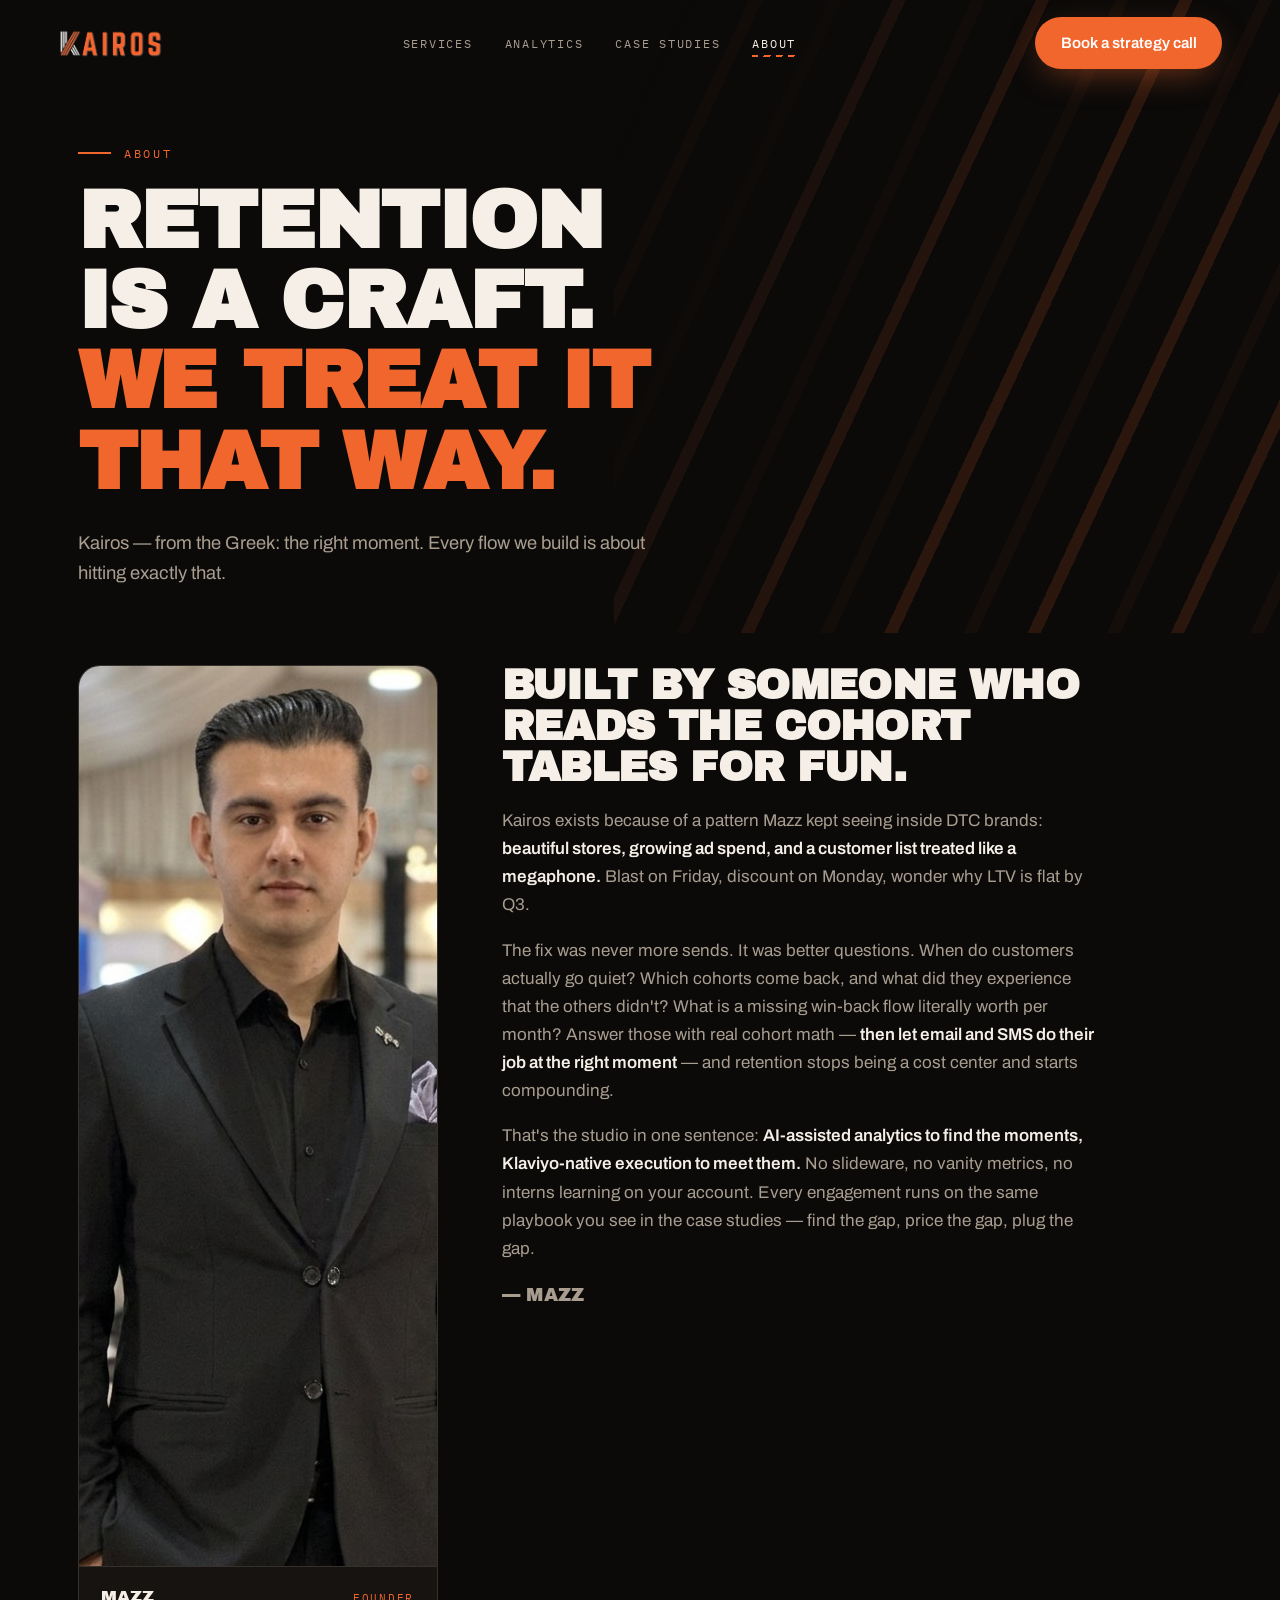
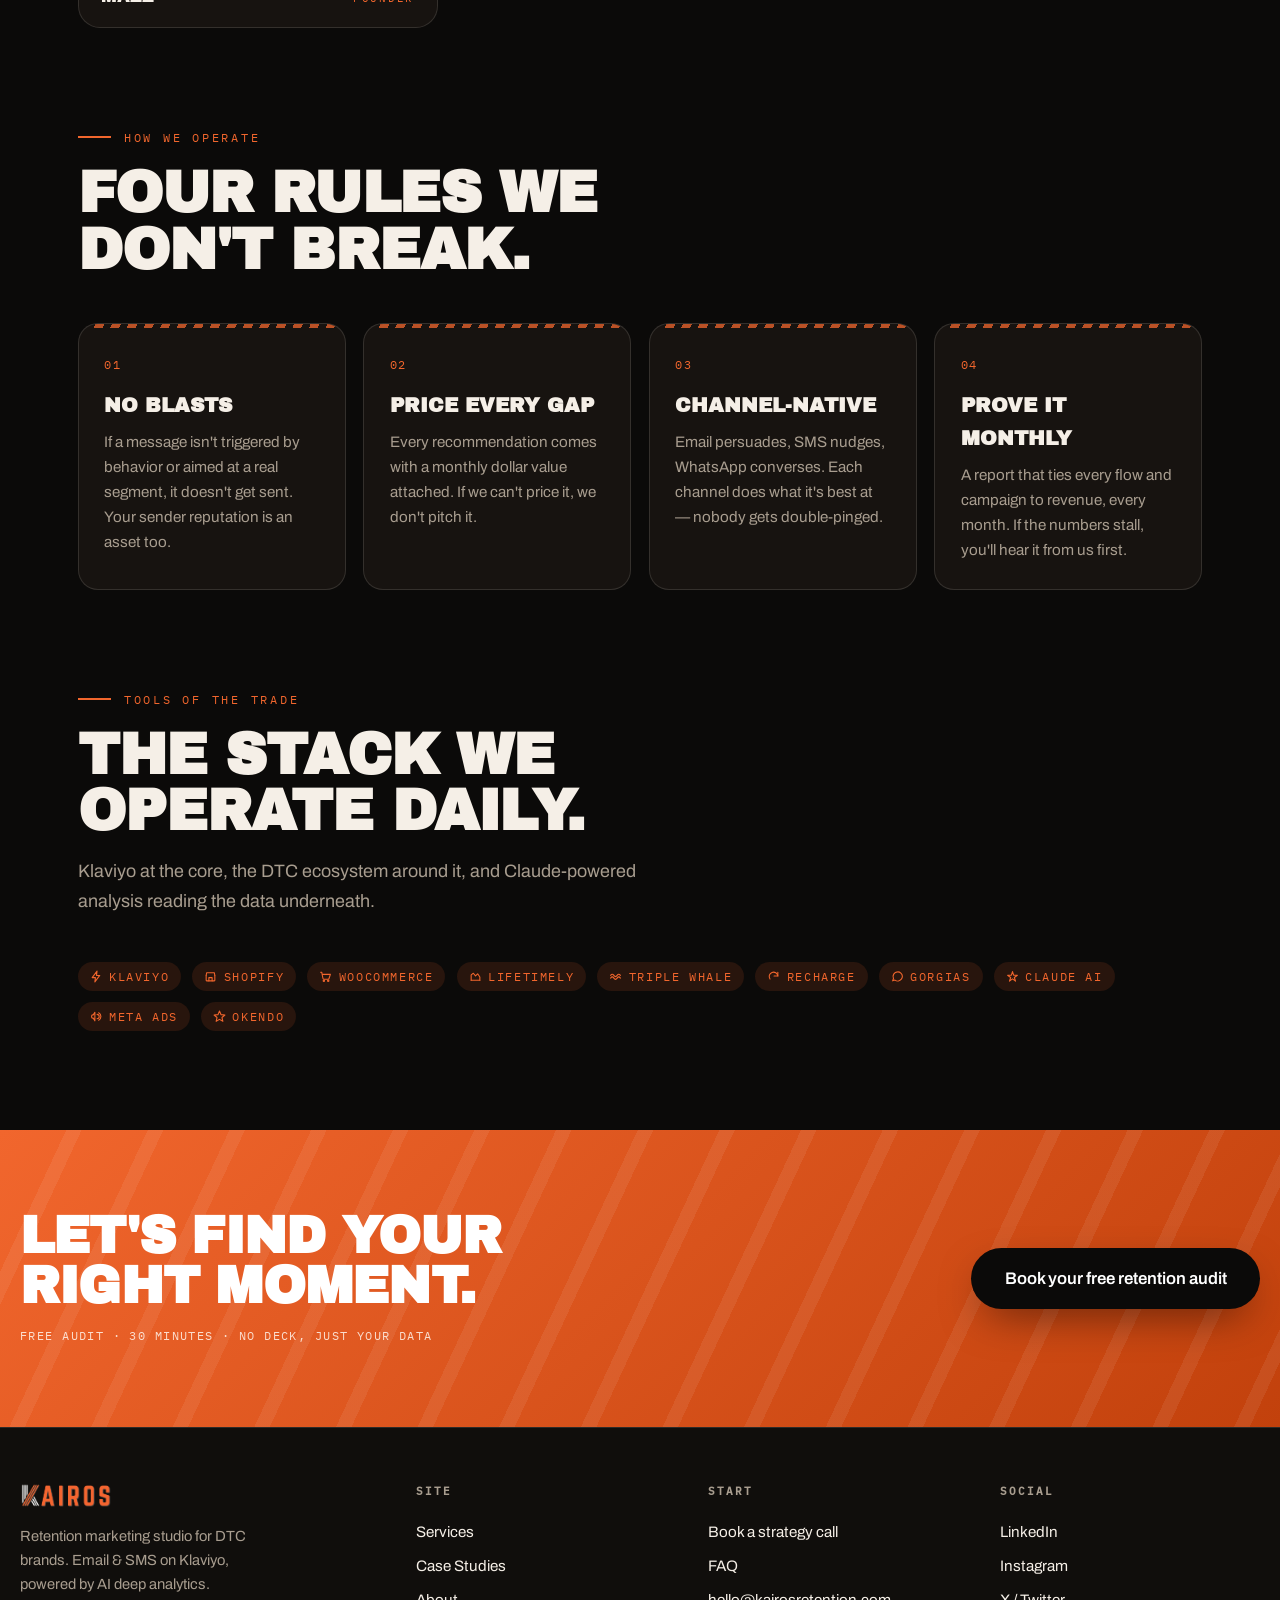
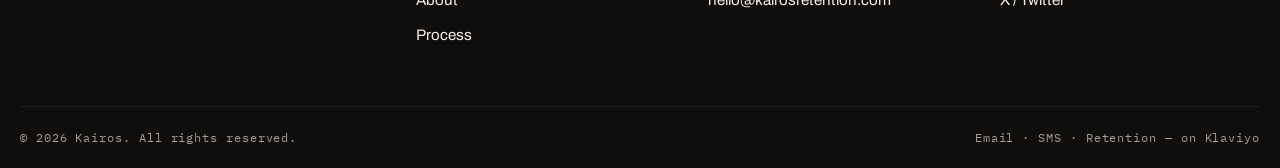
==== commit 02a7c269: "Add Mazz's founder photo to the About page Replace the portrait placeholder with a real chest-up pho" ====
--- a/about.html
+++ b/about.html
@@ -48,10 +48,7 @@
     <section class="section" style="padding-top: 2rem;">
       <div class="wrap founder-grid">
         <figure class="portrait reveal">
-          <!-- ★ SWAP — PHOTO: replace the img below with your photo:
-               <img src="assets/mazz.jpg" alt="Mazz, founder of Kairos" width="720" height="900">
-               (drop mazz.jpg into the assets/ folder and delete class="placeholder") -->
-          <img class="placeholder" src="assets/kairos-mark.png" alt="Portrait of Mazz, founder of Kairos — photo coming soon" width="512" height="512">
+          <img src="assets/mazz.jpg" alt="Mazz, founder of Kairos" width="720" height="900">
           <figcaption>
             <span class="p-name">Mazz</span>
             <span class="p-role">Founder</span>
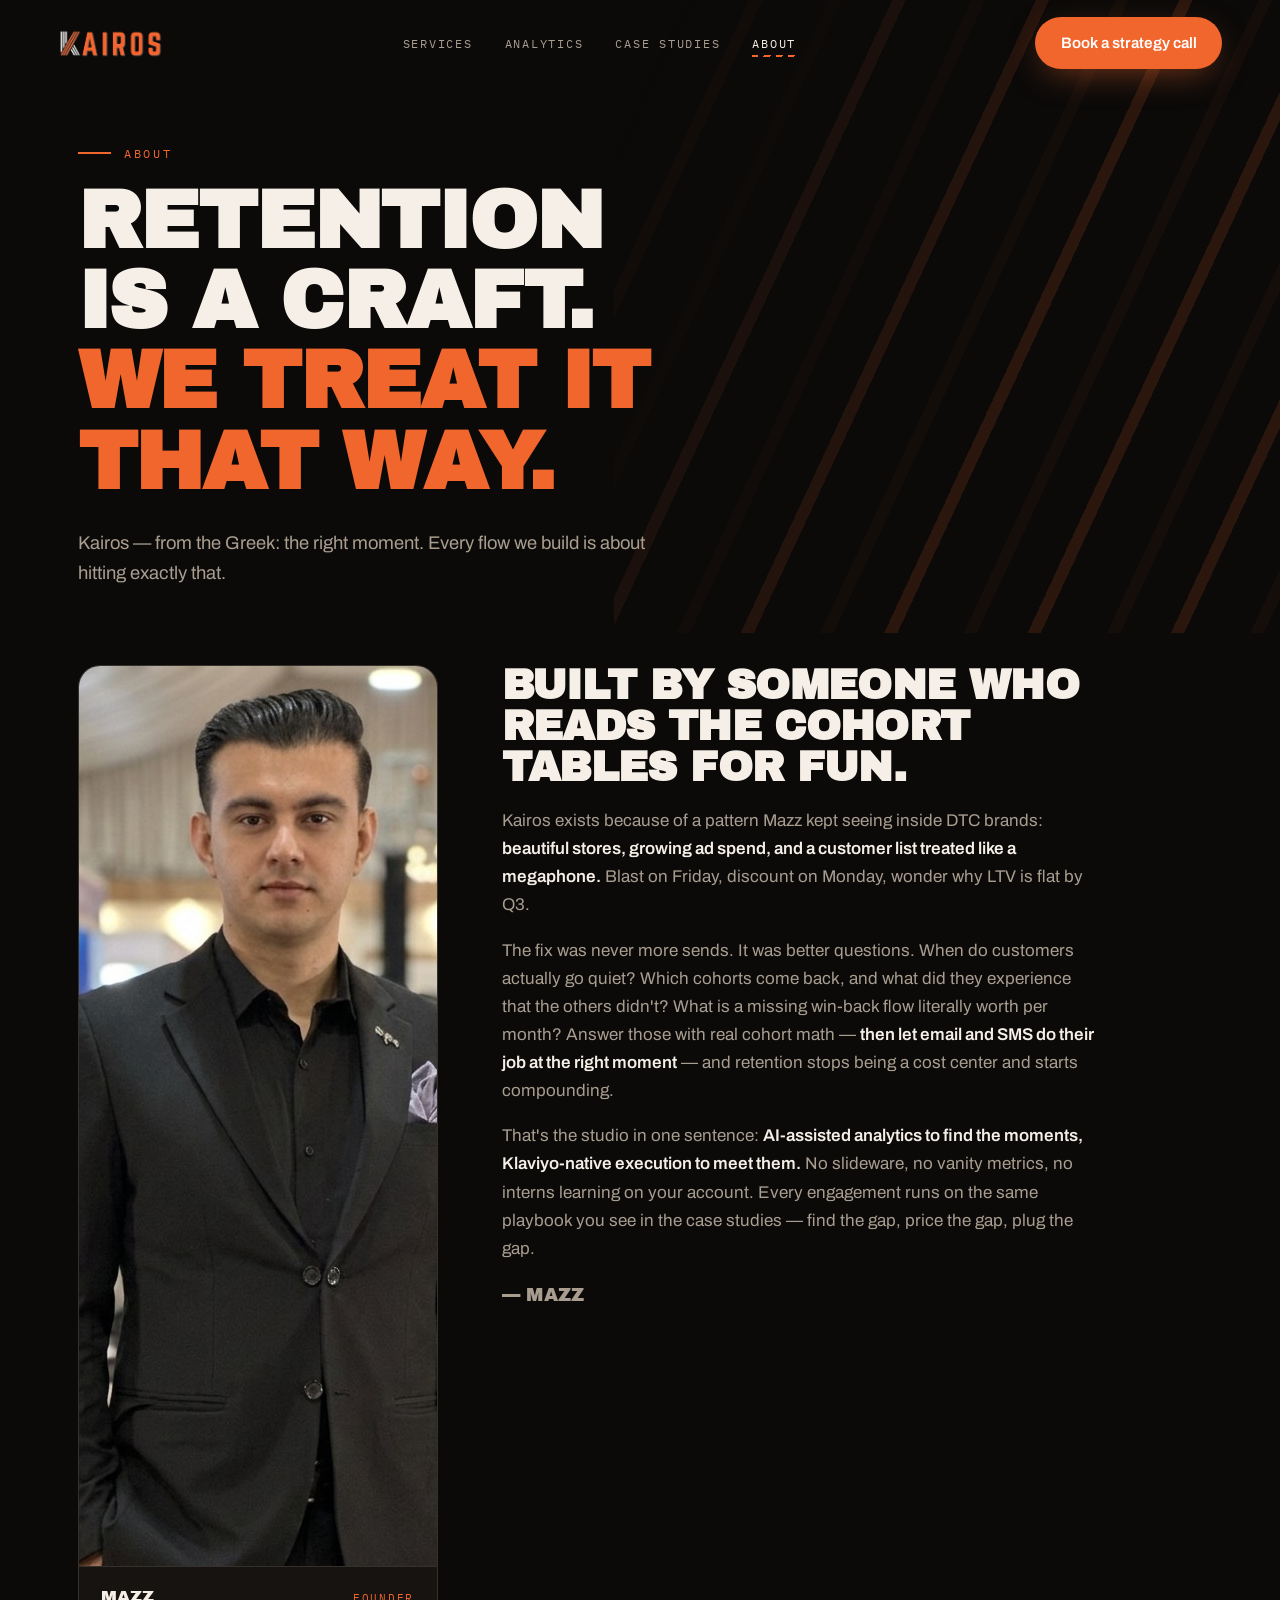
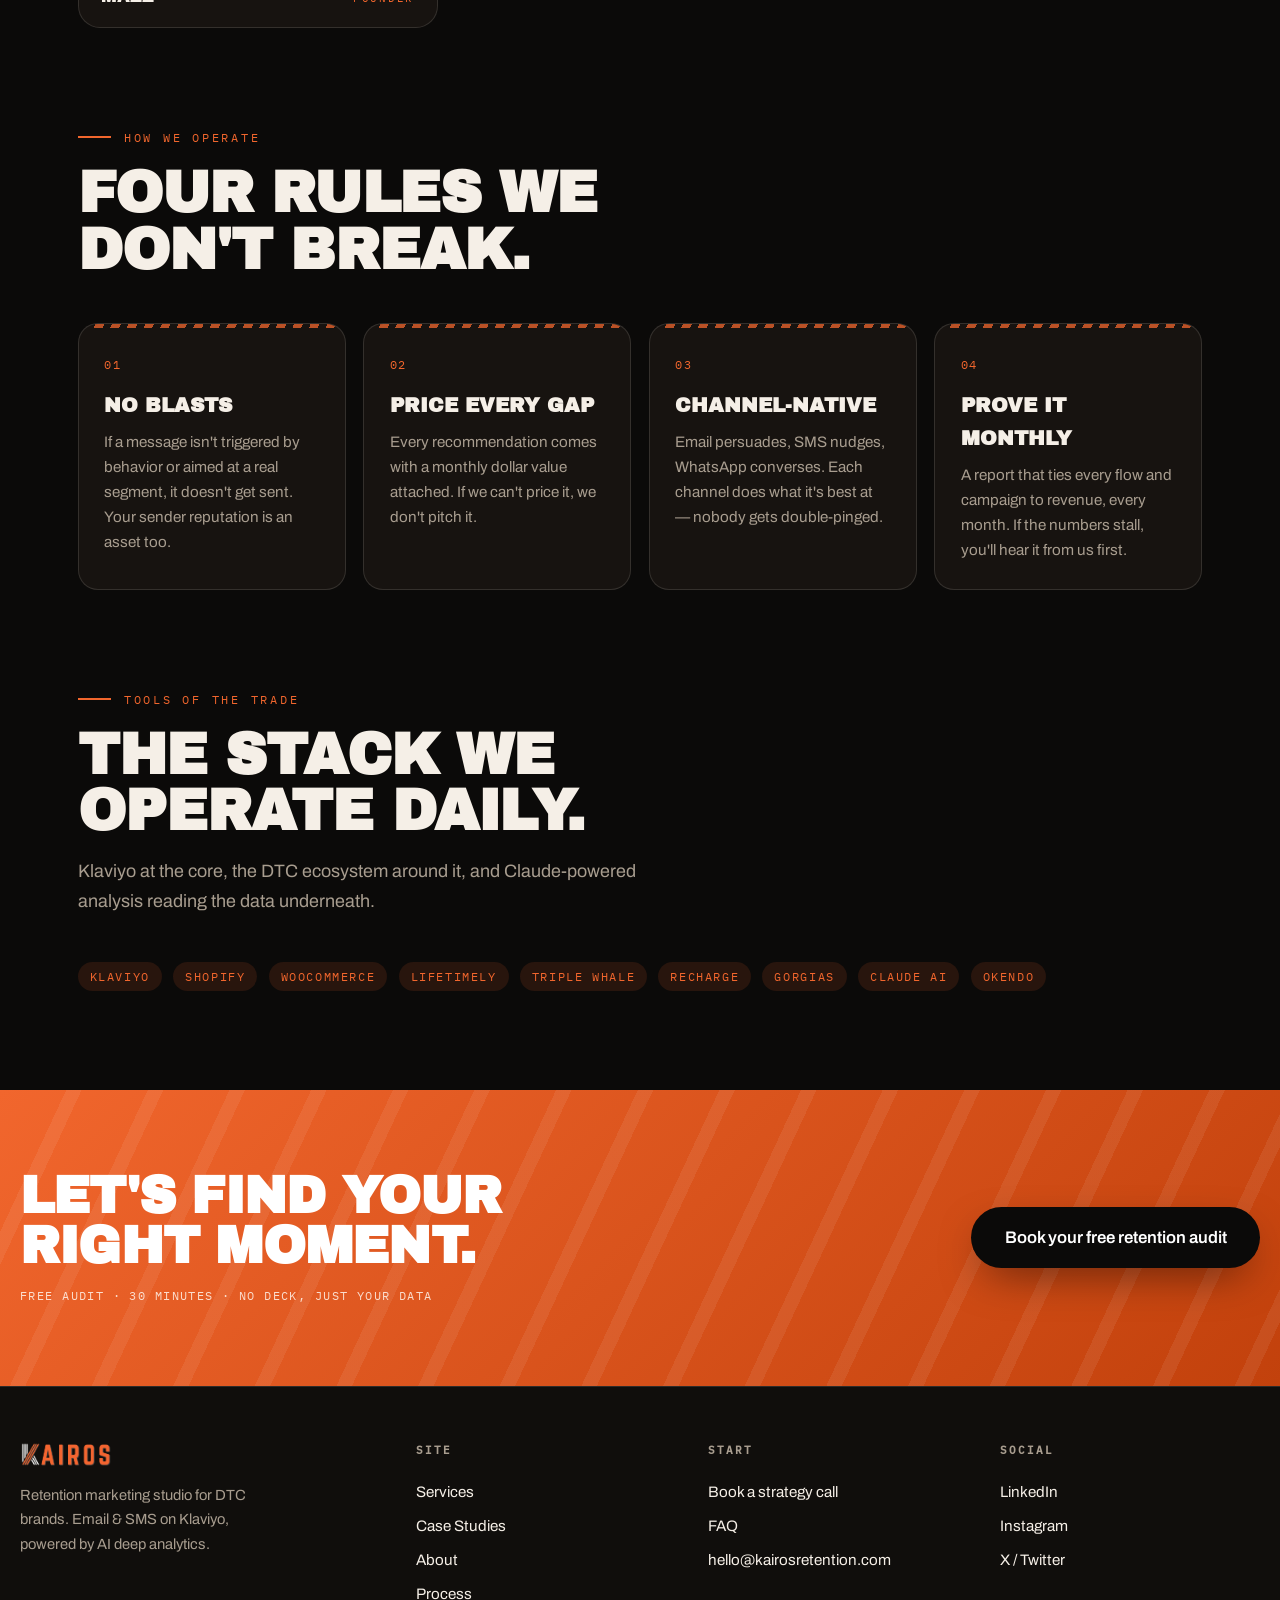
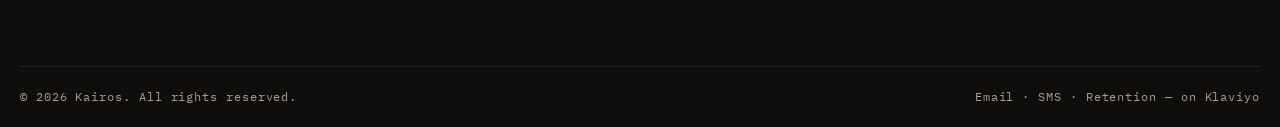
==== commit 4911b8f0: "Drop icons from stack marks, remove Meta Ads Checked Simple Icons (an open-source library of real, a" ====
--- a/about.html
+++ b/about.html
@@ -121,16 +121,15 @@
           <p class="section-sub">Klaviyo at the core, the DTC ecosystem around it, and Claude-powered analysis reading the data underneath.</p>
         </div>
         <div class="service-points reveal" style="gap: 0.7rem;">
-          <span class="chip chip-ic"><svg viewBox="0 0 24 24" fill="none" stroke="currentColor" stroke-width="2" stroke-linecap="round" stroke-linejoin="round"><path d="M13 2L4 14h6l-1 8 9-12h-6l1-8z"/></svg>Klaviyo</span>
-          <span class="chip chip-ic"><svg viewBox="0 0 24 24" fill="none" stroke="currentColor" stroke-width="2" stroke-linecap="round" stroke-linejoin="round"><path d="M4 10l1-5h14l1 5"/><path d="M4 10v9a1 1 0 001 1h14a1 1 0 001-1v-9"/><path d="M9 20v-6h6v6"/></svg>Shopify</span>
-          <span class="chip chip-ic"><svg viewBox="0 0 24 24" fill="none" stroke="currentColor" stroke-width="2" stroke-linecap="round" stroke-linejoin="round"><circle cx="9" cy="20" r="1.3"/><circle cx="17" cy="20" r="1.3"/><path d="M3 4h2l2.2 11.2a2 2 0 002 1.8h7.4a2 2 0 002-1.6L21 8H6.2"/></svg>WooCommerce</span>
-          <span class="chip chip-ic"><svg viewBox="0 0 24 24" fill="none" stroke="currentColor" stroke-width="2" stroke-linecap="round" stroke-linejoin="round"><path d="M4 19h16"/><path d="M4 19V9l4-3 4 5 4-4 4 6v6"/></svg>Lifetimely</span>
-          <span class="chip chip-ic"><svg viewBox="0 0 24 24" fill="none" stroke="currentColor" stroke-width="2" stroke-linecap="round" stroke-linejoin="round"><path d="M3 15c2-3 4-3 6 0s4 3 6 0 4-3 6 0"/><path d="M3 10c2-3 4-3 6 0s4 3 6 0 4-3 6 0"/></svg>Triple Whale</span>
-          <span class="chip chip-ic"><svg viewBox="0 0 24 24" fill="none" stroke="currentColor" stroke-width="2" stroke-linecap="round" stroke-linejoin="round"><path d="M20 11A8 8 0 105.5 16.5"/><path d="M20 4v7h-7"/></svg>Recharge</span>
-          <span class="chip chip-ic"><svg viewBox="0 0 24 24" fill="none" stroke="currentColor" stroke-width="2" stroke-linecap="round" stroke-linejoin="round"><path d="M21 11.5a8.4 8.4 0 01-1.9 5.4 8.5 8.5 0 01-11.8 1.7L3 20l1.6-4.3A8.5 8.5 0 0112 3.5a8.4 8.4 0 019 8z"/></svg>Gorgias</span>
-          <span class="chip chip-ic"><svg viewBox="0 0 24 24" fill="none" stroke="currentColor" stroke-width="2" stroke-linecap="round" stroke-linejoin="round"><path d="M12 3l2.2 6.8H21l-5.6 4 2.2 6.8-5.6-4.2-5.6 4.2 2.2-6.8L3 9.8h6.8L12 3z"/></svg>Claude AI</span>
-          <span class="chip chip-ic"><svg viewBox="0 0 24 24" fill="none" stroke="currentColor" stroke-width="2" stroke-linecap="round" stroke-linejoin="round"><path d="M3 11v2a2 2 0 002 2h1l3 5V4l-3 5H5a2 2 0 00-2 2z"/><path d="M13 8a4 4 0 010 8"/><path d="M16 5a8 8 0 010 14"/></svg>Meta Ads</span>
-          <span class="chip chip-ic"><svg viewBox="0 0 24 24" fill="none" stroke="currentColor" stroke-width="2" stroke-linecap="round" stroke-linejoin="round"><path d="M12 17.3l-6.2 3.6 1.6-7-5.4-4.7 7.1-.6L12 2l2.9 6.6 7.1.6-5.4 4.7 1.6 7z"/></svg>Okendo</span>
+          <span class="chip">Klaviyo</span>
+          <span class="chip">Shopify</span>
+          <span class="chip">WooCommerce</span>
+          <span class="chip">Lifetimely</span>
+          <span class="chip">Triple Whale</span>
+          <span class="chip">Recharge</span>
+          <span class="chip">Gorgias</span>
+          <span class="chip">Claude AI</span>
+          <span class="chip">Okendo</span>
         </div>
       </div>
     </section>
--- a/css/style.css
+++ b/css/style.css
@@ -299,7 +299,6 @@
 .mk {
   display: inline-flex;
   align-items: center;
-  gap: 0.6rem;
   font-family: var(--font-display);
   text-transform: uppercase;
   letter-spacing: 0.01em;
@@ -309,7 +308,6 @@
   opacity: 0.8;
   transition: opacity 0.25s, color 0.25s;
 }
-.mk svg { width: 19px; height: 19px; color: var(--orange); flex-shrink: 0; }
 .marquee-track .mk:not(:last-child)::after {
   content: "";
   display: inline-block;
@@ -321,9 +319,6 @@
   opacity: 0.5;
 }
 .mk:hover { opacity: 1; color: var(--text); }
-
-.chip-ic { display: inline-flex; align-items: center; gap: 0.4rem; }
-.chip-ic svg { width: 13px; height: 13px; flex-shrink: 0; }
 
 /* ---------- section scaffolding ---------- */
 .section { position: relative; padding: clamp(4.5rem, 11vh, 8rem) 0 0; }
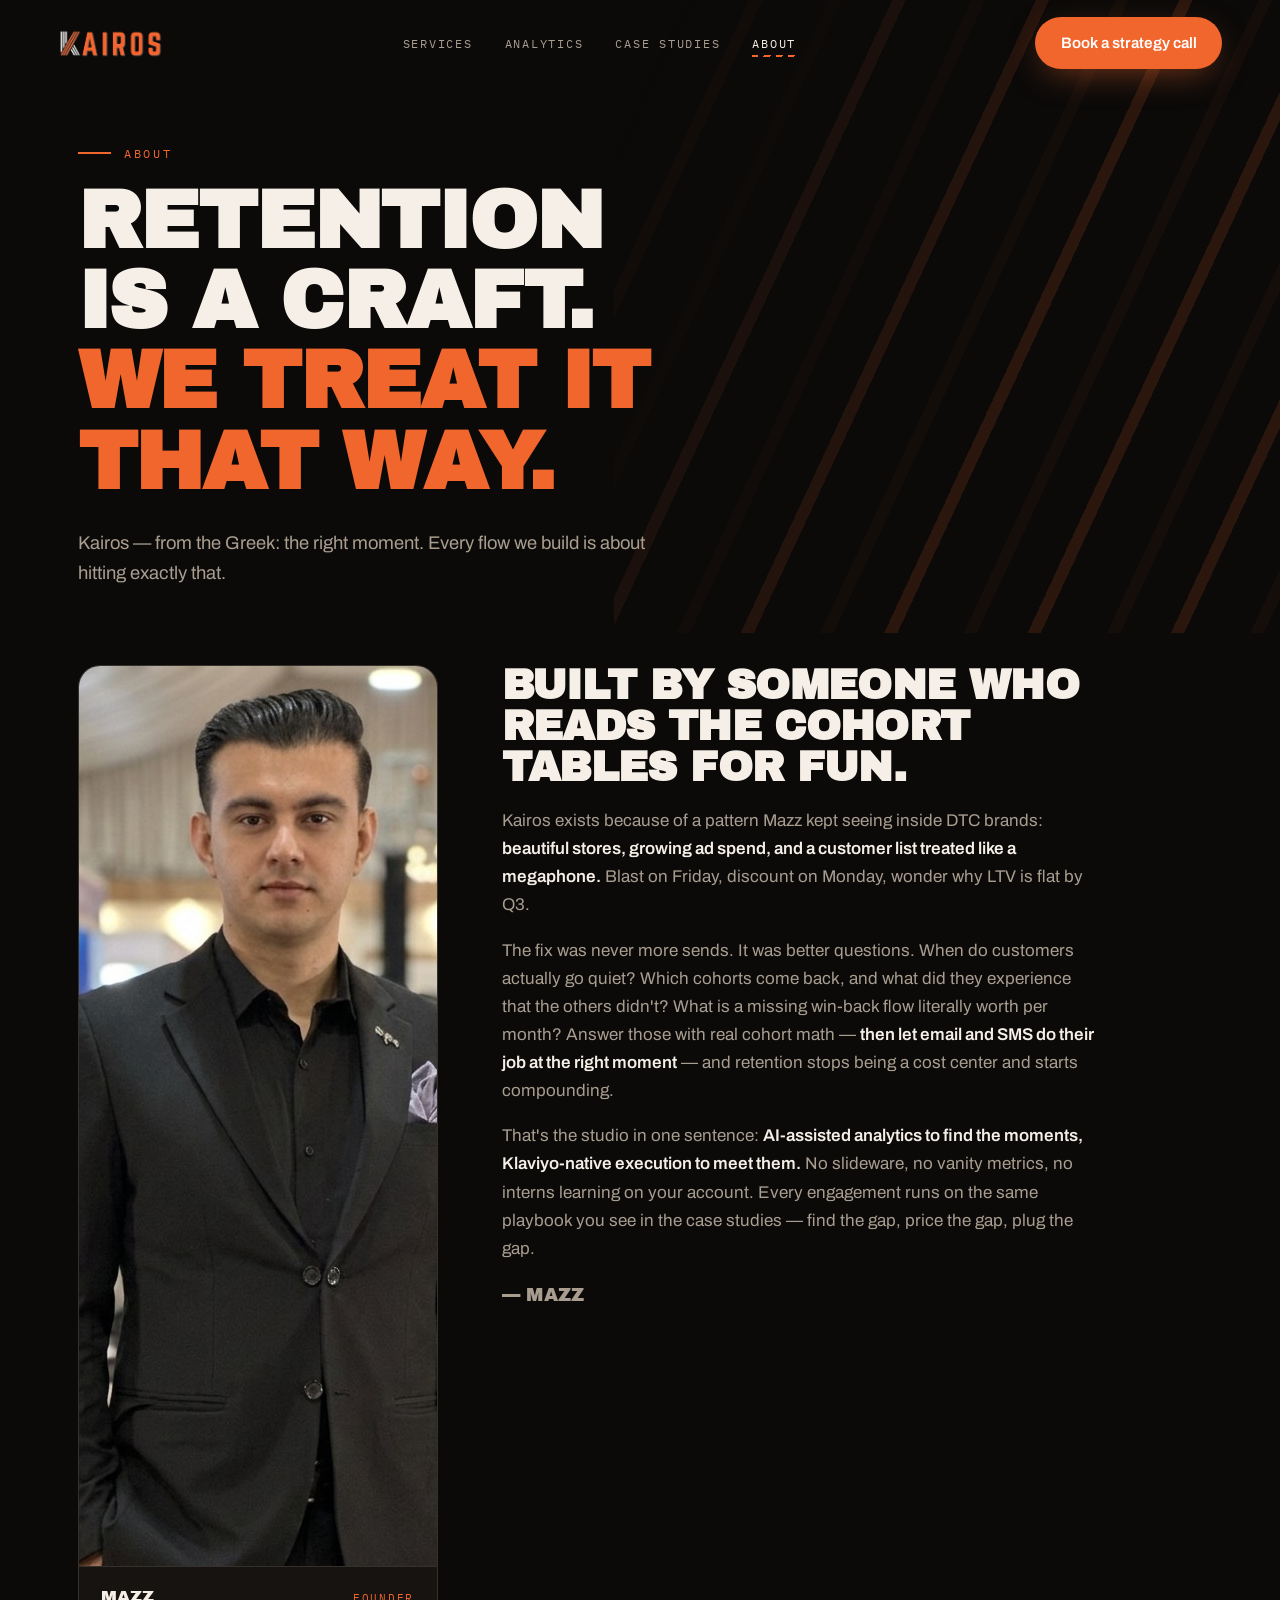
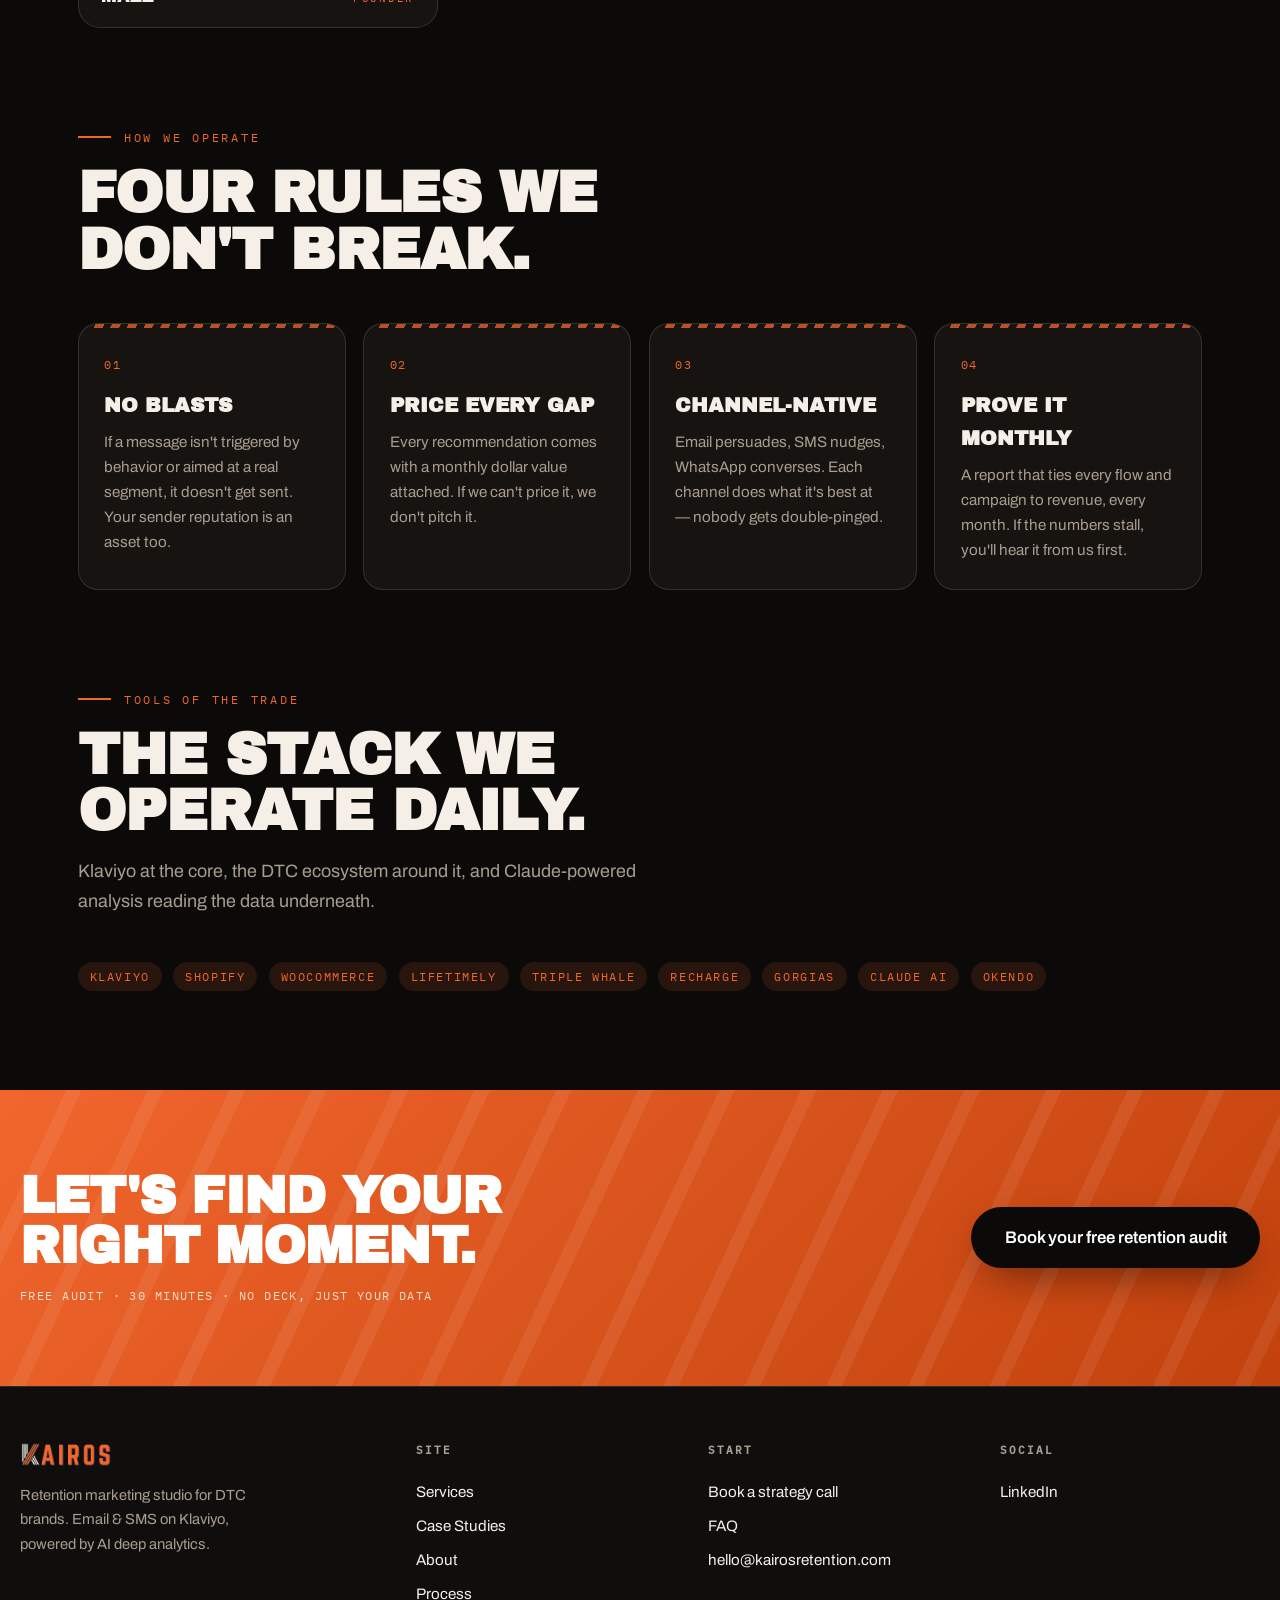
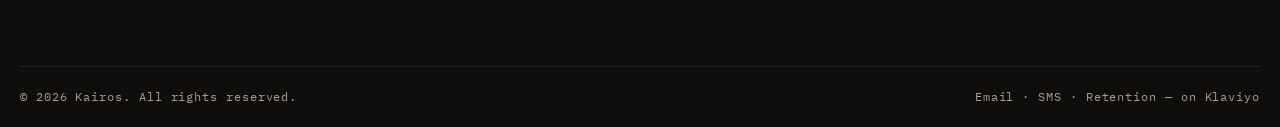
==== commit 23a0e6d9: "Wire up real LinkedIn link, drop Instagram/X placeholders Replace the href=# social placeholders acr" ====
--- a/about.html
+++ b/about.html
@@ -167,9 +167,7 @@
       </div>
       <div class="foot-col">
         <h4>Social</h4>
-        <a href="#" rel="noopener">LinkedIn</a>
-        <a href="#" rel="noopener">Instagram</a>
-        <a href="#" rel="noopener">X / Twitter</a>
+        <a href="https://www.linkedin.com/company/kairos-media-tech/" target="_blank" rel="noopener">LinkedIn</a>
       </div>
     </div>
     <div class="wrap foot-base">
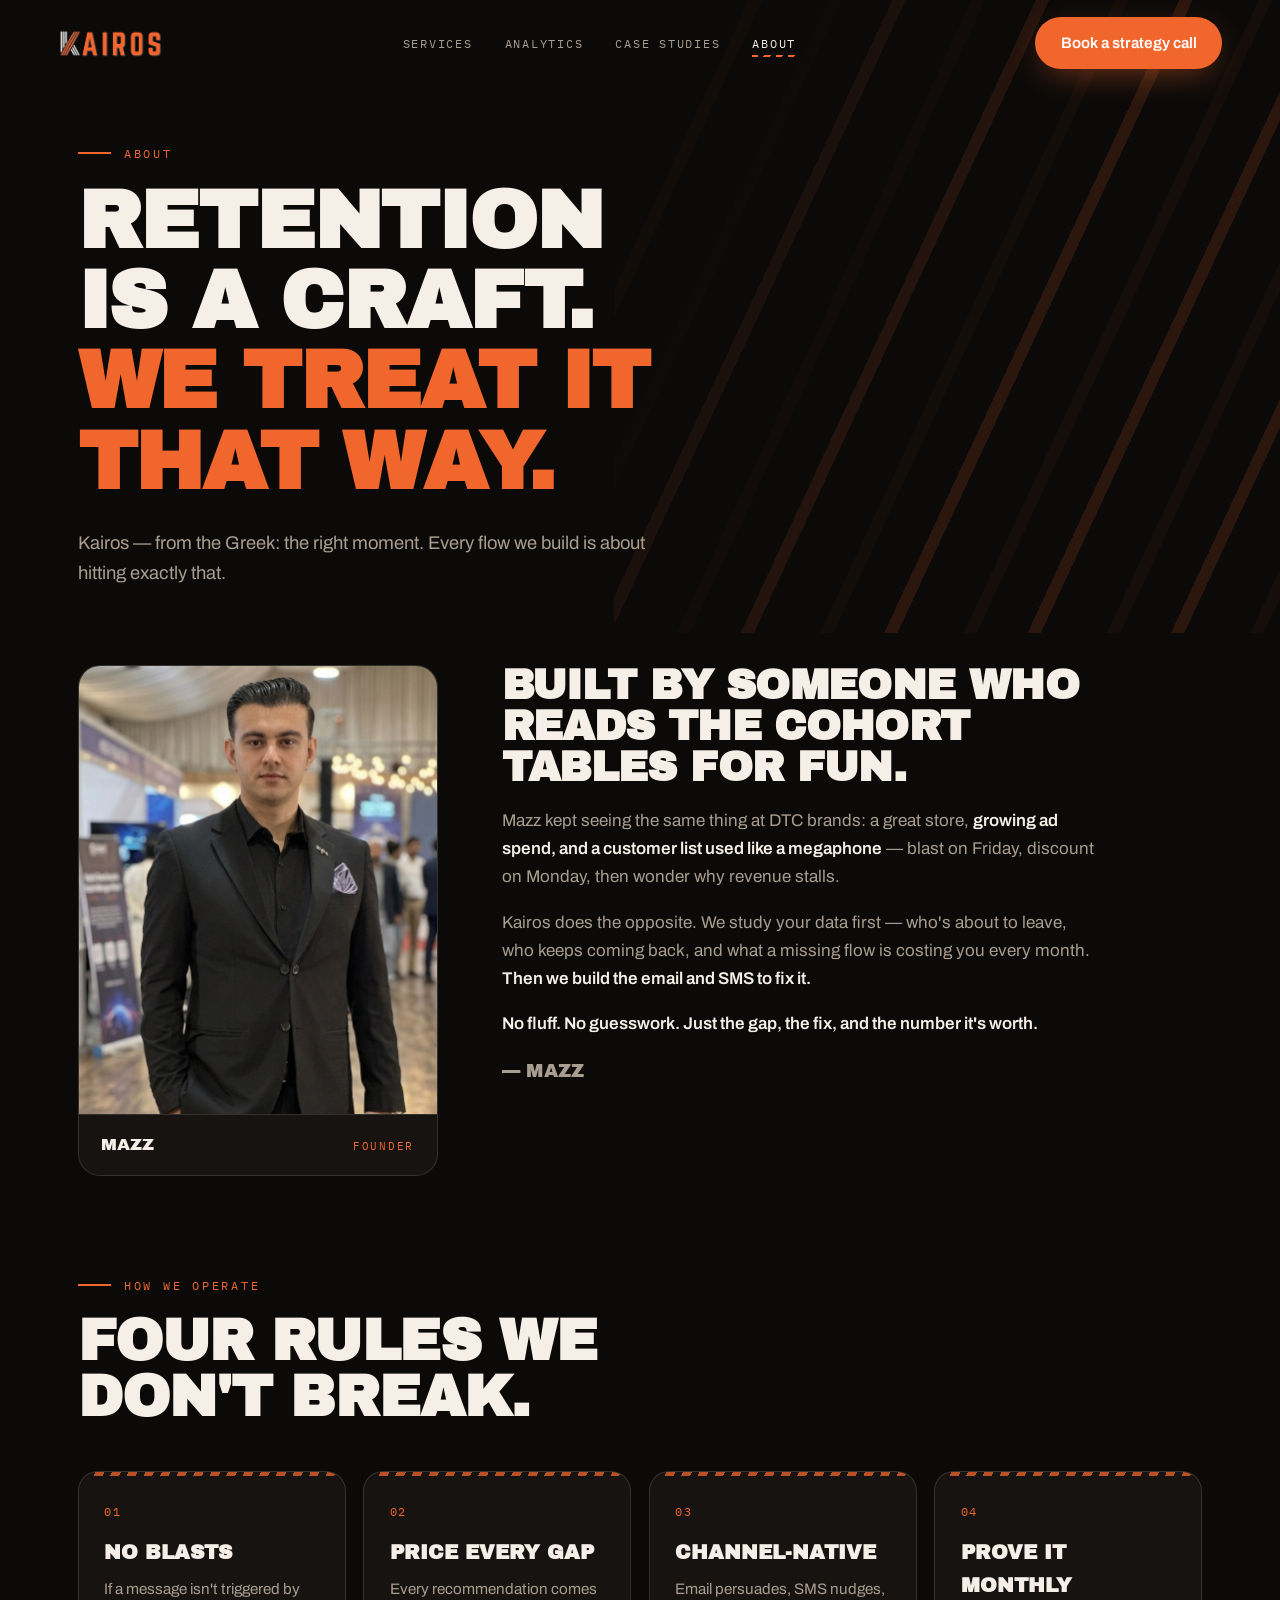
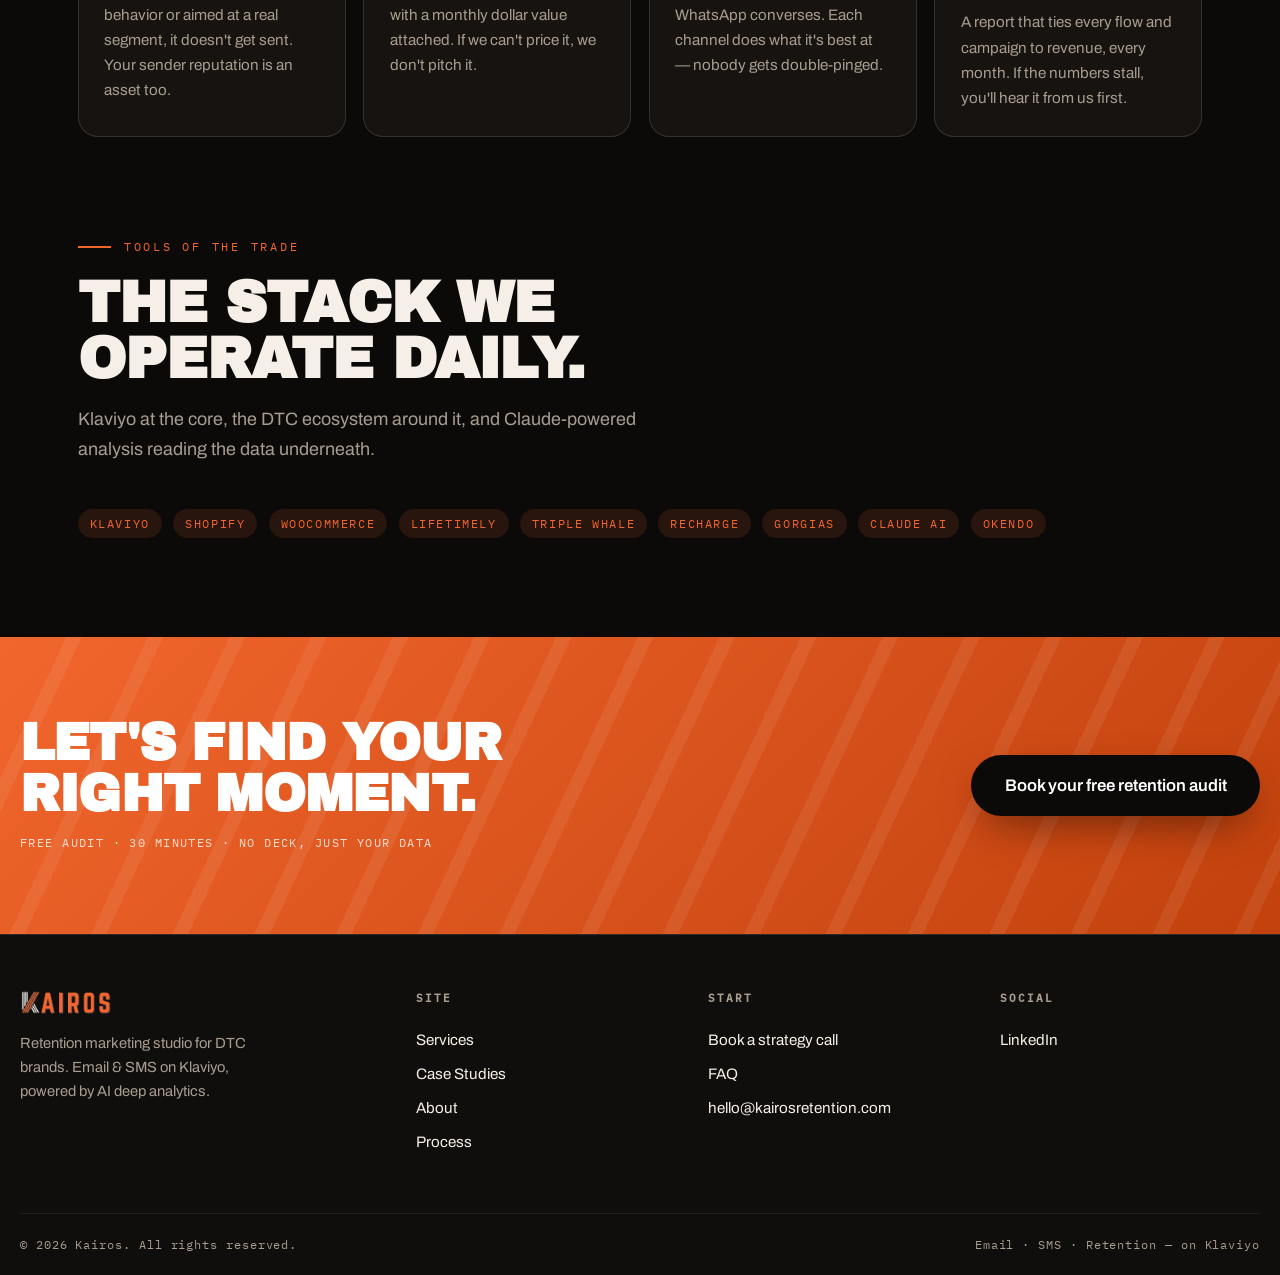
==== commit 6849905a: "Fix founder photo rendering huge on mobile, simplify founder copy The portrait img had both an HTML " ====
--- a/about.html
+++ b/about.html
@@ -58,23 +58,16 @@
         <div class="founder-copy reveal reveal-d1">
           <h2 class="display">Built by someone who reads the cohort tables for fun.</h2>
           <p>
-            Kairos exists because of a pattern Mazz kept seeing inside DTC brands:
-            <strong>beautiful stores, growing ad spend, and a customer list treated like a megaphone.</strong>
-            Blast on Friday, discount on Monday, wonder why LTV is flat by Q3.
+            Mazz kept seeing the same thing at DTC brands: a great store,
+            <strong>growing ad spend, and a customer list used like a megaphone</strong> —
+            blast on Friday, discount on Monday, then wonder why revenue stalls.
           </p>
           <p>
-            The fix was never more sends. It was better questions. When do customers actually
-            go quiet? Which cohorts come back, and what did they experience that the others didn't?
-            What is a missing win-back flow literally worth per month? Answer those with real
-            cohort math — <strong>then let email and SMS do their job at the right moment</strong> —
-            and retention stops being a cost center and starts compounding.
+            Kairos does the opposite. We study your data first — who's about
+            to leave, who keeps coming back, and what a missing flow is costing
+            you every month. <strong>Then we build the email and SMS to fix it.</strong>
           </p>
-          <p>
-            That's the studio in one sentence: <strong>AI-assisted analytics to find the moments,
-            Klaviyo-native execution to meet them.</strong> No slideware, no vanity metrics,
-            no interns learning on your account. Every engagement runs on the same playbook
-            you see in the case studies — find the gap, price the gap, plug the gap.
-          </p>
+          <p><strong>No fluff. No guesswork. Just the gap, the fix, and the number it's worth.</strong></p>
           <p class="founder-sign">— Mazz</p>
         </div>
       </div>
--- a/css/style.css
+++ b/css/style.css
@@ -644,7 +644,7 @@
   overflow: hidden;
   margin: 0;
 }
-.portrait img { width: 100%; aspect-ratio: 4 / 5; object-fit: cover; }
+.portrait img { width: 100%; height: auto; aspect-ratio: 4 / 5; object-fit: cover; }
 .portrait img.placeholder {
   object-fit: contain;
   padding: 3.2rem;
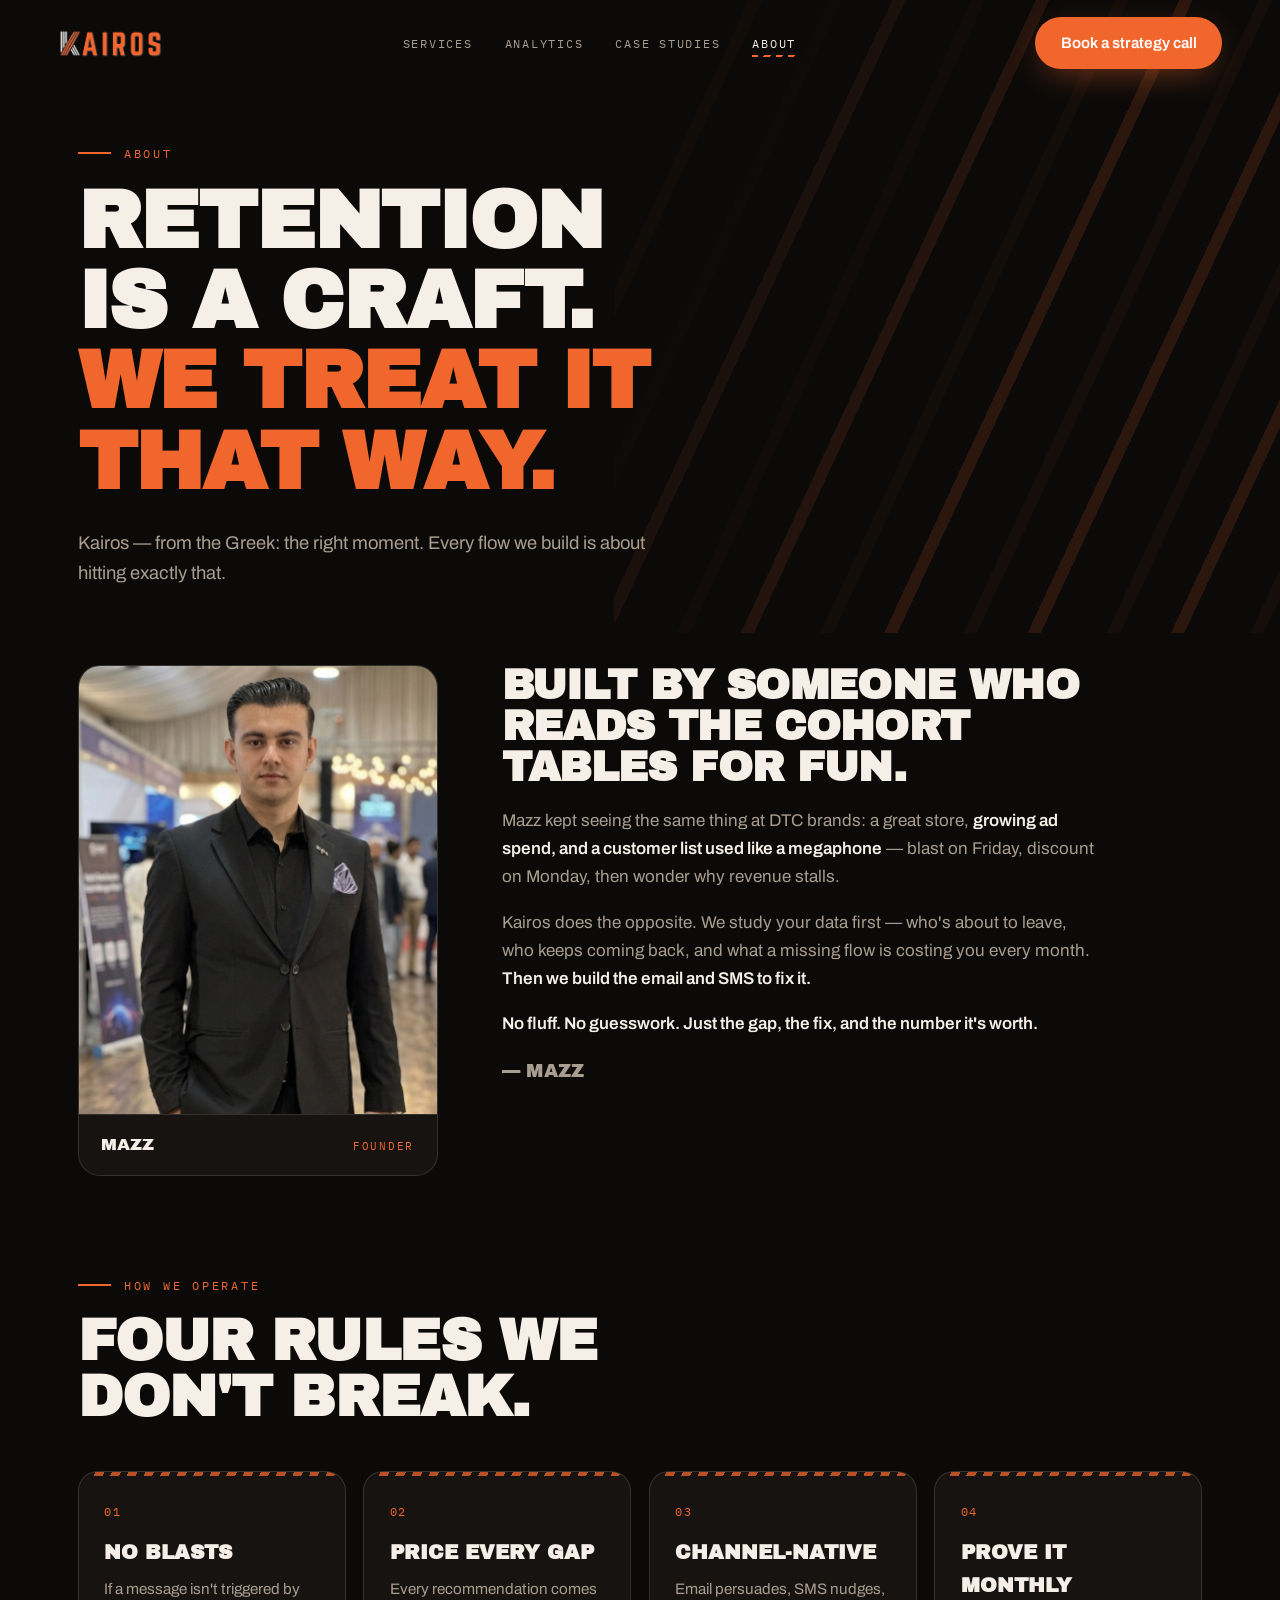
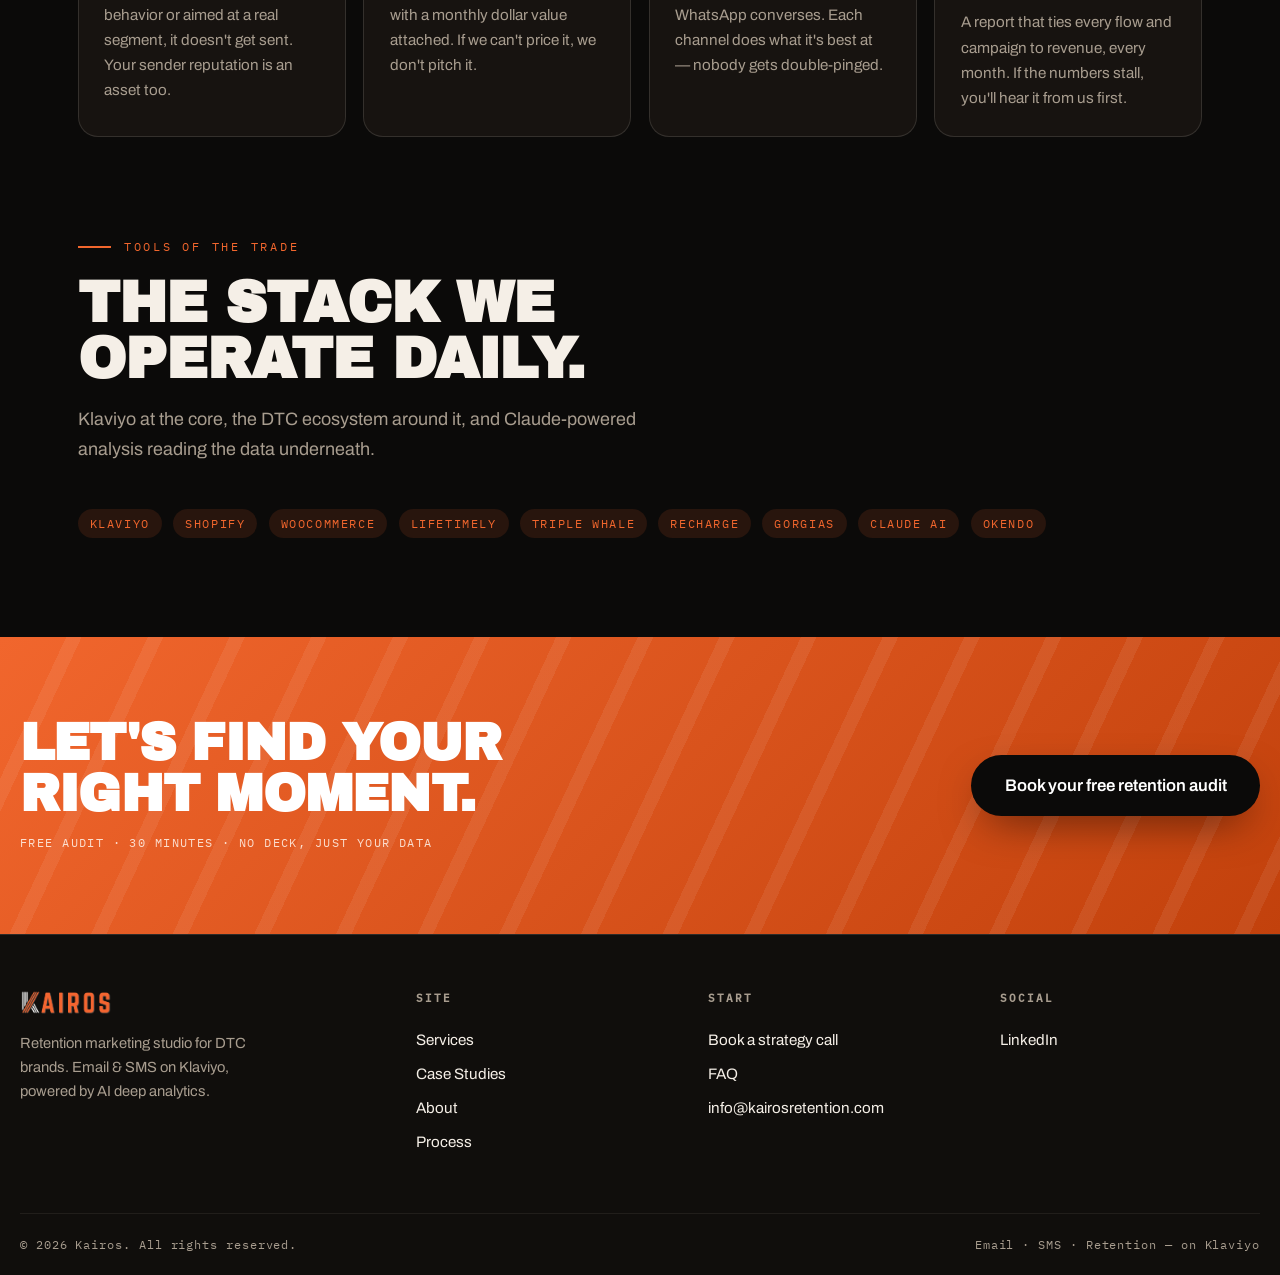
==== commit 8232a0fe: "Switch site email from hello@ to info@kairosretention.com Matches the address actually configured in" ====
--- a/about.html
+++ b/about.html
@@ -15,7 +15,7 @@
   <link rel="icon" type="image/png" href="assets/favicon.png">
   <link rel="preload" href="fonts/ArchivoBlack-400.woff2" as="font" type="font/woff2" crossorigin>
   <link rel="preload" href="fonts/Archivo-400.woff2" as="font" type="font/woff2" crossorigin>
-  <link rel="stylesheet" href="css/style.css">
+  <link rel="stylesheet" href="css/style.css?v=2">
 </head>
 <body>
 
@@ -156,7 +156,7 @@
         <h4>Start</h4>
         <a href="book.html">Book a strategy call</a>
         <a href="book.html#faq">FAQ</a>
-        <a href="mailto:hello@kairosretention.com">hello@kairosretention.com</a>
+        <a href="mailto:info@kairosretention.com">info@kairosretention.com</a>
       </div>
       <div class="foot-col">
         <h4>Social</h4>
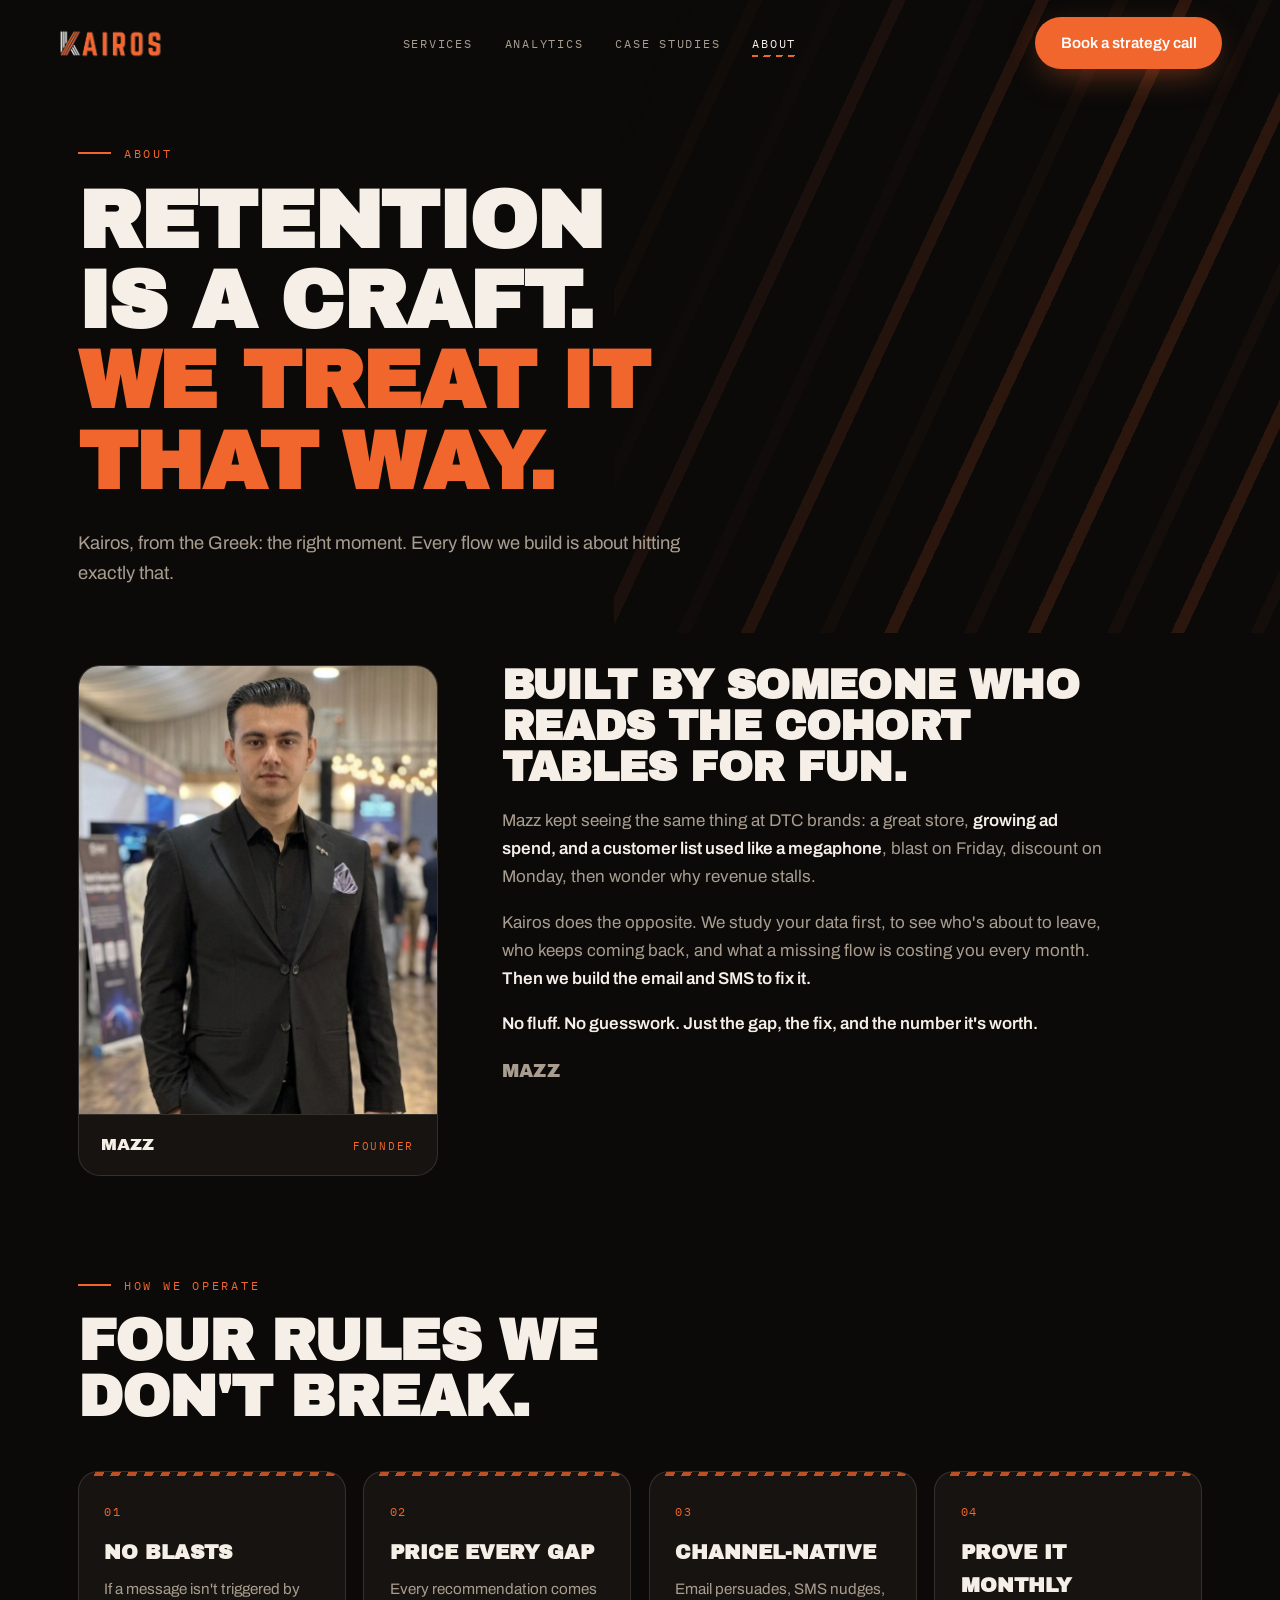
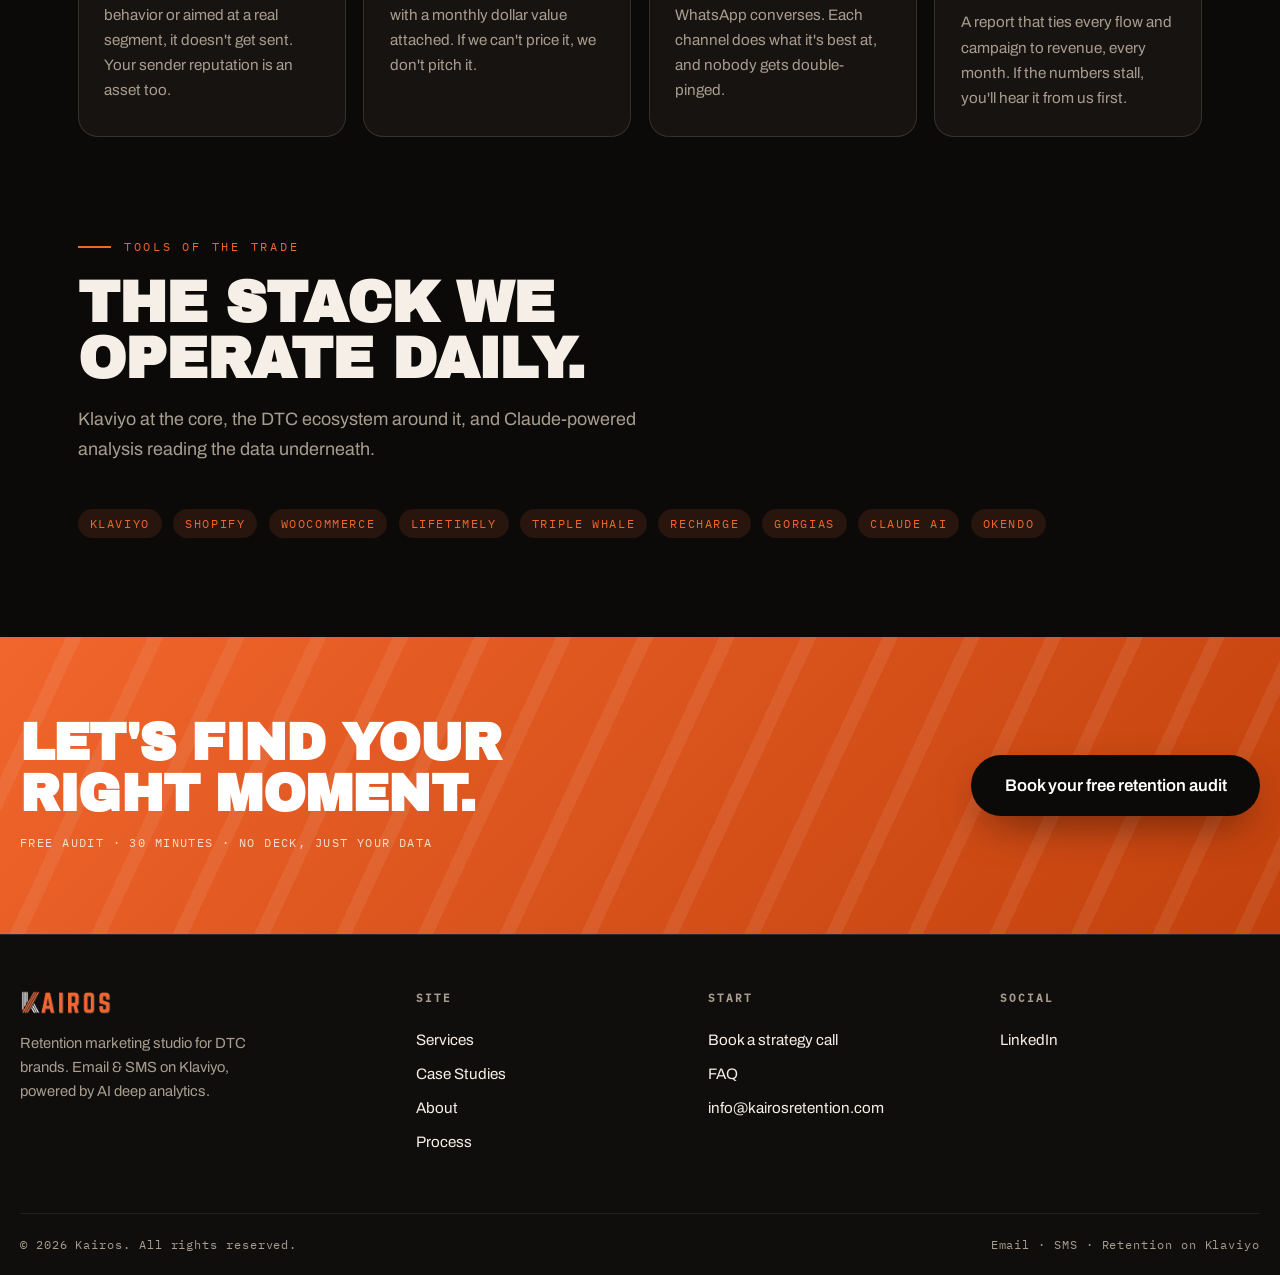
==== commit 73deb829: "Reframe case study problems as third-person brand complaints, remove all em dashes site-wide Each ca" ====
--- a/about.html
+++ b/about.html
@@ -3,11 +3,11 @@
 <head>
   <meta charset="UTF-8">
   <meta name="viewport" content="width=device-width, initial-scale=1.0">
-  <title>About — Kairos Retention Marketing</title>
+  <title>About: Kairos Retention Marketing</title>
   <meta name="description" content="Kairos is a retention marketing studio founded by Mazz. One conviction: your customer list is an asset, and most brands are sitting on revenue their dashboard hides.">
   <link rel="canonical" href="https://kairosretention.com/about.html">
   <meta property="og:type" content="website">
-  <meta property="og:title" content="About — Kairos Retention Marketing">
+  <meta property="og:title" content="About: Kairos Retention Marketing">
   <meta property="og:description" content="Retention is a craft. We treat it that way. Meet the studio behind the numbers.">
   <meta property="og:image" content="https://kairosretention.com/assets/kairos-mark.png">
   <meta property="og:url" content="https://kairosretention.com/about.html">
@@ -20,7 +20,7 @@
 <body>
 
   <header class="site-head">
-    <a class="brand" href="index.html" aria-label="Kairos — home">
+    <a class="brand" href="index.html" aria-label="Kairos home">
       <img src="assets/kairos-wordmark.png" alt="Kairos" width="140" height="40">
     </a>
     <nav class="site-nav" aria-label="Primary">
@@ -40,7 +40,7 @@
       <div class="wrap" style="position:relative; z-index:2;">
         <span class="eyebrow reveal">About</span>
         <h1 class="display reveal reveal-d1" style="margin-top:1.1rem;">Retention is a craft. <span class="orange">We treat it that way.</span></h1>
-        <p class="sub reveal reveal-d2">Kairos — from the Greek: the right moment. Every flow we build is about hitting exactly that.</p>
+        <p class="sub reveal reveal-d2">Kairos, from the Greek: the right moment. Every flow we build is about hitting exactly that.</p>
       </div>
     </section>
 
@@ -59,16 +59,16 @@
           <h2 class="display">Built by someone who reads the cohort tables for fun.</h2>
           <p>
             Mazz kept seeing the same thing at DTC brands: a great store,
-            <strong>growing ad spend, and a customer list used like a megaphone</strong> —
+            <strong>growing ad spend, and a customer list used like a megaphone</strong>,
             blast on Friday, discount on Monday, then wonder why revenue stalls.
           </p>
           <p>
-            Kairos does the opposite. We study your data first — who's about
+            Kairos does the opposite. We study your data first, to see who's about
             to leave, who keeps coming back, and what a missing flow is costing
             you every month. <strong>Then we build the email and SMS to fix it.</strong>
           </p>
           <p><strong>No fluff. No guesswork. Just the gap, the fix, and the number it's worth.</strong></p>
-          <p class="founder-sign">— Mazz</p>
+          <p class="founder-sign">Mazz</p>
         </div>
       </div>
     </section>
@@ -94,7 +94,7 @@
           <div class="step reveal reveal-d2">
             <span class="step-idx">03</span>
             <h3>Channel-native</h3>
-            <p>Email persuades, SMS nudges, WhatsApp converses. Each channel does what it's best at — nobody gets double-pinged.</p>
+            <p>Email persuades, SMS nudges, WhatsApp converses. Each channel does what it's best at, and nobody gets double-pinged.</p>
           </div>
           <div class="step reveal reveal-d3">
             <span class="step-idx">04</span>
@@ -165,7 +165,7 @@
     </div>
     <div class="wrap foot-base">
       <span>© <span id="year">2026</span> Kairos. All rights reserved.</span>
-      <span>Email · SMS · Retention — on Klaviyo</span>
+      <span>Email · SMS · Retention on Klaviyo</span>
     </div>
   </footer>
 
--- a/css/style.css
+++ b/css/style.css
@@ -1,5 +1,5 @@
 /* ==========================================================================
-   KAIROS — Retention Marketing Studio
+   KAIROS · Retention Marketing Studio
    Palette:  bg #0B0A09 · surface #171310 · text #F5EFE7 · muted #A89D8F
              orange #F1662D · ember #FF8A50 · good #4CC38A
    Type:     Archivo Black (display) · Archivo (body) · IBM Plex Mono (data)
